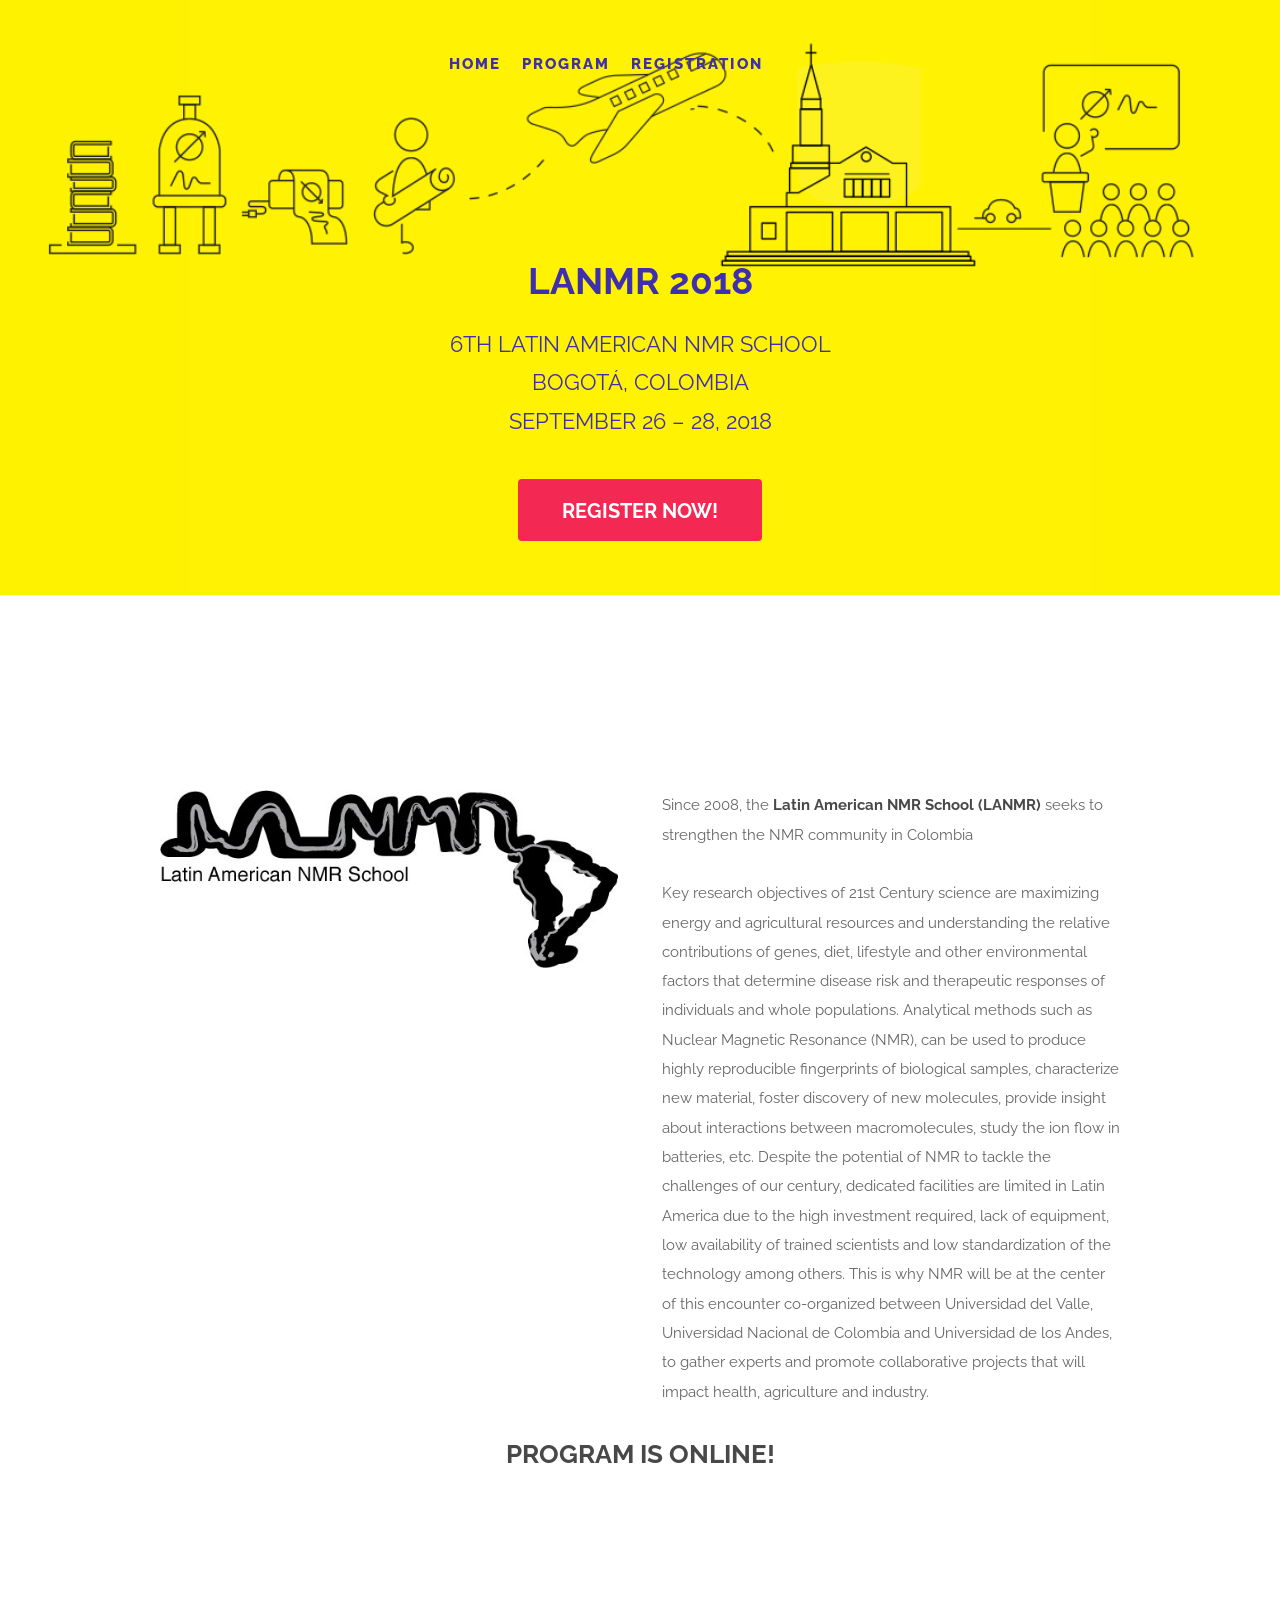
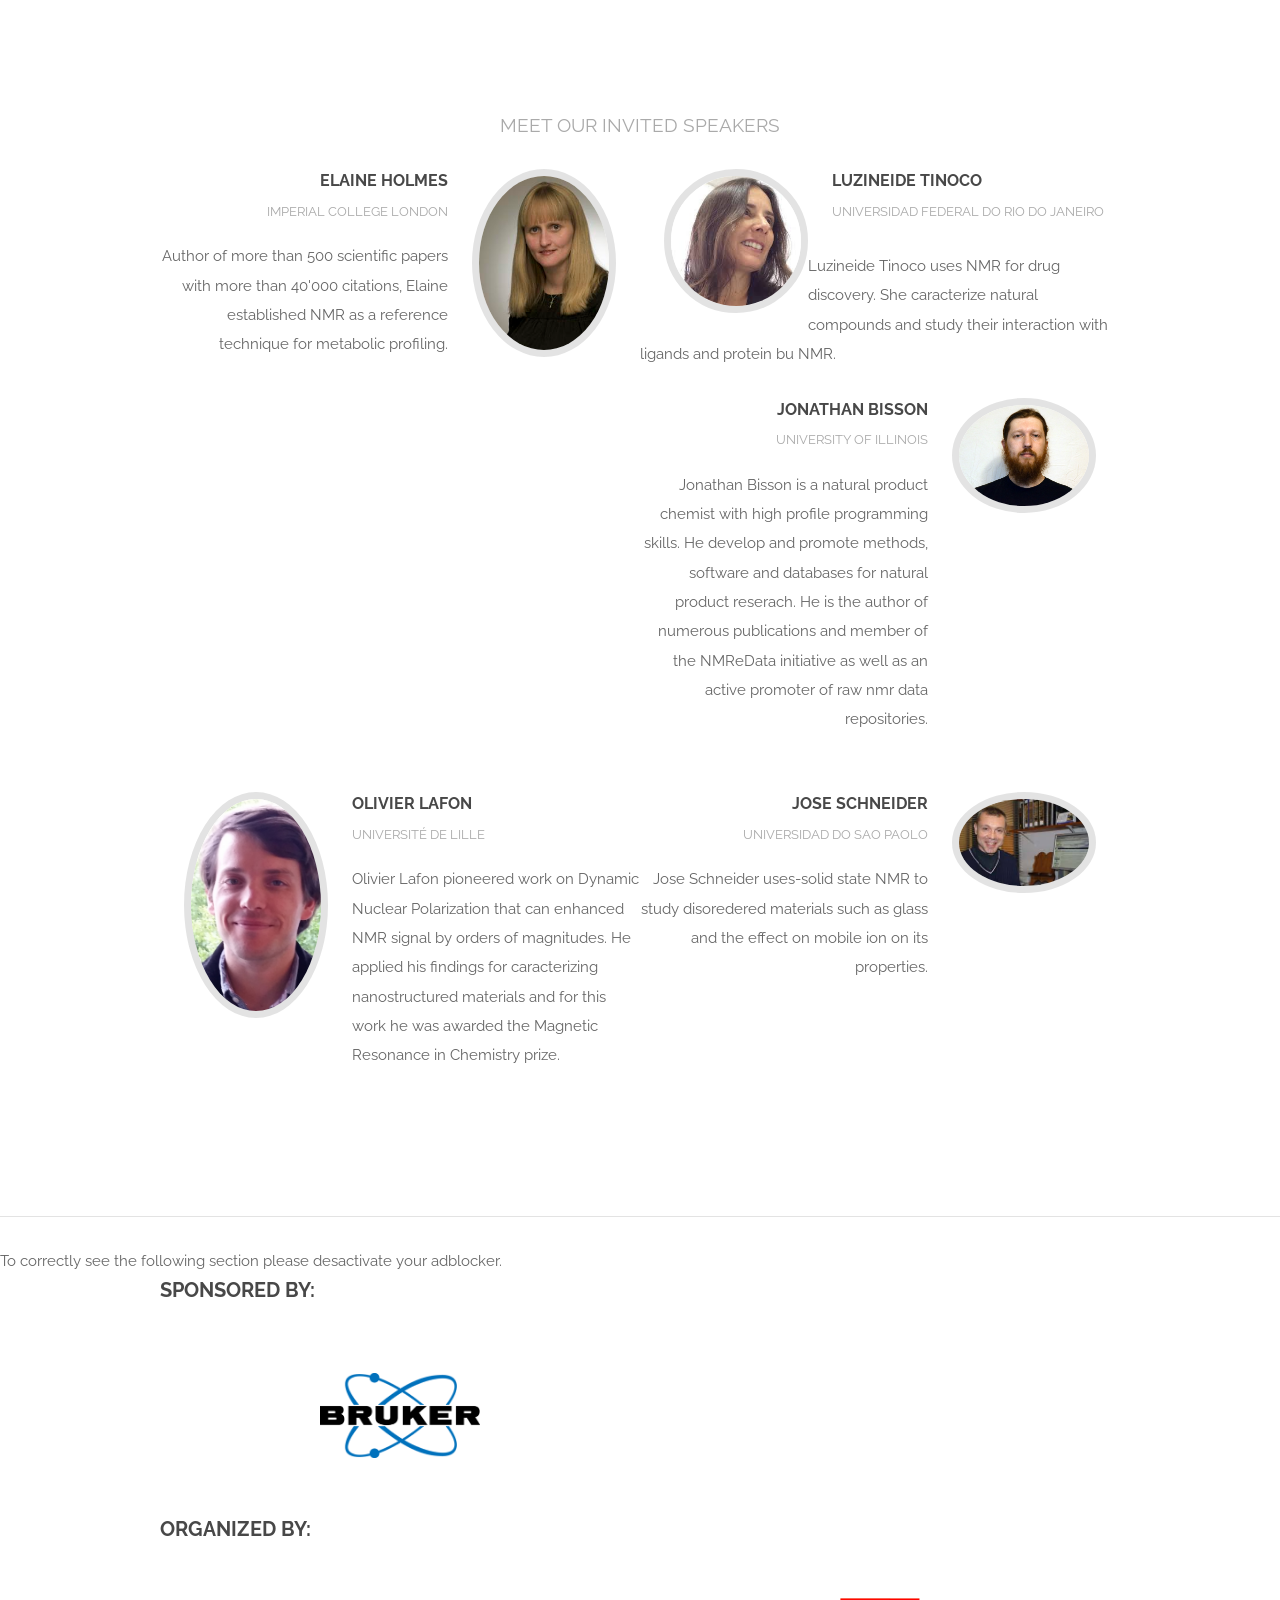
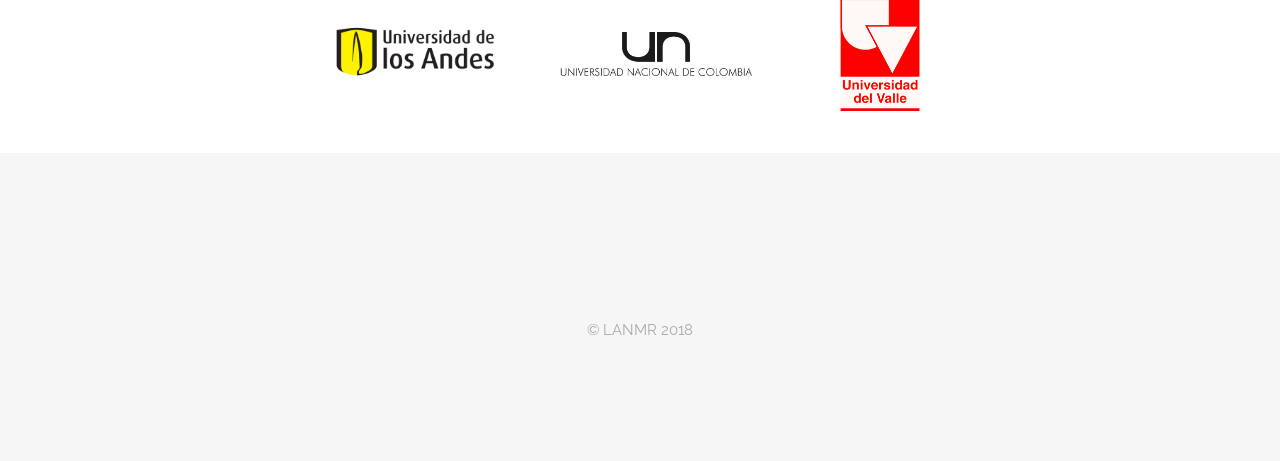
==== index.html @ 0a27d3c8 "adblock" ====
<!DOCTYPE HTML>
<!--
	Spatial by TEMPLATED
	templated.co @templatedco
	Released for free under the Creative Commons Attribution 3.0 license (templated.co/license)
-->
<html>
	<head>
		<title>LANMR 2018</title>
		<meta http-equiv="content-type" content="text/html; charset=utf-8" />
		<meta name="description" content="" />
		<meta name="keywords" content="" />
		<script src="js/jquery.min.js"></script>
		<script src="js/skel.min.js"></script>
		<script src="js/skel-layers.min.js"></script>
		<script src="js/init.js"></script>
	</head>
	<body class="landing">

		<!-- Header -->
			<header id="header" class="alt">
				<nav id="nav">
					<ul>
						<li><a href="index.html">Home</a></li>
					<!--	<li><a href="call.html">Call</a></li>-->
						<li><a href="program.html">Program</a></li>
					<!--		<li><a href="keynotes.html">Keynotes</a></li>-->
						<!--	<li><a href="school.html">AMW School</a></li>-->
						<!--	<li><a href="organization.html">Organization</a></li>-->
						<!--		<li><a href="attending.html">Attending</a></li>-->
						<li><a href="registration.html">Registration</a></li>
					<!--	<li><a href="news.html">News!</a></li>-->
					<!--	<li><a href="previous.html">Previous AMW</a></li>-->
					</ul>
				</nav>
			</header>

		<!-- Banner -->
			<section id="banner">
				<br>
				<br>
				<h2>LANMR 2018</h2>
				<p>6th Latin American NMR School
					<br /> Bogotá, Colombia
					<br /> September 26 – 28, 2018
				</p>
				<ul class="actions">
					<li><a href="registration.html" class="button special big">Register now!</a></li>
				</ul>
			</section>

			<!-- One -->
				<section id="one" class="wrapper style1">
					<div class="container 80%">
						<div class="row 200%">
							<div class="6u 12u$(medium)">
								<header class="major">
									<span class="image fit">
										<img src="images/logos/logo3.jpg" alt="">
									</span>									
								</header>
							</div>
							<div class="6u$ 12u$(medium)">
								<p>Since 2008, the <b>Latin American NMR School (LANMR)</b> seeks to strengthen the NMR community in Colombia </p>
								<p>	
									Key research objectives of 21st Century science are maximizing energy and agricultural resources and understanding the relative contributions of genes, diet, lifestyle and other environmental factors that determine disease risk and therapeutic responses of individuals and whole populations. Analytical methods such as Nuclear Magnetic Resonance (NMR), can be used to produce highly reproducible fingerprints of biological samples, characterize new material, foster discovery of new molecules, provide insight about interactions between macromolecules, study the ion flow in batteries, etc. Despite the potential of NMR to tackle the challenges of our century, dedicated facilities are limited in Latin America due to the high investment required, lack of equipment, low availability of trained scientists and low standardization of the technology among others. This is why NMR will be at the center of this encounter co-organized between Universidad del Valle,  Universidad Nacional de Colombia and Universidad de los Andes, to gather experts and promote collaborative projects that will impact health, agriculture and industry.
								</p>
							</div>
						</div>
						<center><h2><a href="program.html">PROGRAM IS ONLINE!</a></h2></center>
					</div>
					

				</section>
			<!-- Three -->
				<section id="three" class="wrapper style3">
					<div class="container">
						<header class="major special">
							<h2>Speakers</h2>
							
							<p>Meet our invited speakers</p>
						</header>
						
						<div class="feature-grid">
							<div class="feature">
								<div class="image rounded"><a href="keynotes.html#keynote1"><img src="images/speakers/ElaineHolmes.jpg" alt="Elaine Holmes" /></a></div>
								<div class="content">
									<header>
										<h4><a href="keynotes.html#keynote1">Elaine Holmes</a></h4>
										<p>Imperial College London</p>
									</header>
									<p>
									Author of more than 500 scientific papers with more than 40'000 citations, Elaine established NMR as a reference technique for metabolic profiling.</p>
								</div>
							</div>
							<div class="feature">
								<div class="image rounded"><a href="keynotes.html#keynote2"><img src="images/speakers/LuzineideTinoco.jpg" alt="Luzineide Tinoco" /></a></div>
								<div class="content">
									<header>
										<h4><a href="keynotes.html#keynote2">Luzineide Tinoco</a></h4>
										<p>Universidad Federal do Rio do Janeiro</p>
									</header>
									<p> </p>
								</div>Luzineide Tinoco uses NMR for drug discovery. She caracterize natural compounds and study their interaction with ligands and protein bu NMR. 
							</div>
							<div class="feature">
								<div class="image rounded"><a href="keynotes.html#keynote3"><img src="images/speakers/Bisson.jpg" alt="Jonathan Bisson" /></a></div>
								<div class="content">
									<header>
										<h4><a href="keynotes.html#keynote3">Jonathan Bisson</a></h4>
										<p>University of Illinois</p>
									</header>
									<p>
									Jonathan Bisson is a natural product chemist with high profile programming skills. He develop and promote methods, software and databases for natural product reserach. He is the author of numerous publications and member of the NMReData initiative as well as an active promoter of raw nmr data repositories.</p>
								</div>
							</div>
							<div class="feature">
								<div class="image rounded"><a href="keynotes.html#keynote4"><img src="images/speakers/OlivierLafon.jpg" alt="Olivier Lafon" /></a></div>
								<div class="content">
									<header>
										<h4><a href="keynotes.html#keynote4">Olivier Lafon</a></h4>
										<p>Université de Lille</p>
									</header>
									<p> Olivier Lafon pioneered work on Dynamic Nuclear Polarization that can enhanced NMR signal by orders of magnitudes. He applied his findings for caracterizing nanostructured materials and for this work he was awarded the Magnetic Resonance in Chemistry prize.
									</p>
								</div>
							</div>
							<div class="feature">
								<div class="image rounded"><a href="school.html#tutorial1"><img src="images/speakers/JoseSchneider.jpg" alt="Jose Schneider" /></a></div>
								<div class="content">
									<header>
										<h4><a href="school.html#tutorial1">Jose Schneider</a></h4>
										<p>Universidad do Sao Paolo</p>
									</header>
									<p>Jose Schneider uses-solid state NMR to study disoredered materials such as glass and the effect on mobile ion on its properties.</p>
								</div>
							</div>
							
		
						</div>
											
					</div>

				</section>

							<!-- Two -->
					<!-- 		
				<section id="two" class="wrapper style2 special">
					<div class="container">
						<header class="major">
							<h2>Fusce ultrices fringilla</h2>
							<p>Maecenas vitae tellus feugiat eleifend</p>
						</header>
						<div class="row 150%">
							<div class="6u 12u$(xsmall)">
								<div class="image fit captioned">
									<img src="images/pic02.jpg" alt="" />
									<h3>Lorem ipsum dolor sit amet.</h3>
								</div>
							</div>
							<div class="6u$ 12u$(xsmall)">
								<div class="image fit captioned">
									<img src="images/pic03.jpg" alt="" />
									<h3>Illum, maiores tempora cupid?</h3>
								</div>
							</div>
						</div>
						<ul class="actions">
							<li><a href="#" class="button special big">Nulla luctus</a></li>
							<li><a href="#" class="button big">Sed vulputate</a></li>
						</ul>
					</div>
				</section>
-->
			<!-- Four -->
			<!--
				<section id="four" class="wrapper style3 special">
					<div class="container">
						<header class="major">
							<h2>Aenean elementum ligula</h2>
							<p>Feugiat sed lorem ipsum magna</p>
						</header>
						<ul class="actions">
							<li><a href="#" class="button special big">Get in touch</a></li>
						</ul>
					</div>
				</section>
-->
				<section>
				<hr />	
				To correctly see the following section please desactivate your adblocker.	
				<div class="container" >
				
					<div class="12u(small)" style="height: auto; display: inline-block">	
						<h3>Sponsored by:</h3>
					</div>
					<div class="12u" style="height: auto; display: inline-block; align: center">
						<div class="-2u 2u -1u(small) 10u(small) sponsors-container" style="float: left">
							<a href="http://www.bruker.com/">	
								<span class="sponsor-logo"><img src="images/logos/Logos-bruker/logo_rgb_300dpi.png" width="100%"></span>
							</a>
						</div>
						
					</div>
					
					<div class="12u(small)" style="height: auto; display: inline-block">	
						<h3>Organized by:</h3>
					</div>
					<div class="12u" style="height: auto; display: inline-block; align: center">
						<div class="-2u 2u -1u(small) 10u(small) sponsors-container" style="float: left">
							<a href="http://uniandes.edu.co/">	
								<span class="sponsor-logo"><img src="images/logos/logo-uniandes.png" width="120%"></span>
							</a>
						</div>
						<div class="-1u 2u -1u(small) 10u(small) sponsors-container" style="float: left">
							<a href="https://www.unal.edu.co">	
								<span class="sponsor-logo"><img src="images/logos/small_logotipo_un_texto.jpg" width="120%"/></span>
							</a>	
						</div>			
						
						<div class="-1u 2u -1u(small) 10u(small) sponsors-container" style="float: left">
							<a href="https://www.univalle.edu.co/">	
								<span class="sponsor-logo"><img src="images/logos/univalle.gif" width="50%"/></span>
							</a>	
						</div>		
					</div>
					<style>
						@media (max-width: 739px) {
							.sponsors-container {
						    	min-height: 200px;
							}
						}
						@media (min-width: 740px) {
							.sponsors-container {
						    	height: 180px;
							}
						}
						.sponsors-container {
						    text-align: center;  /* align the inline(-block) elements horizontally */
						    font: 0/0 a;         /* remove the gap between inline(-block) elements */
						    padding: 20px 0px;
						}

						.sponsors-container:before {    /* create a full-height inline block pseudo=element */
						    content: ' ';
						    display: inline-block;
						    vertical-align: middle;  /* vertical alignment of the inline element */
						    height: 100%;
						}

						.sponsor-logo {
						    display: inline-block;
						    vertical-align: middle;  /* vertical alignment of the inline element */
						}
					</style>
				</div>
			</section>
		<!-- Footer -->
			<footer id="footer">
				<div class="container">
					<ul class="icons">
						<!-- <li><a href="#" class="icon fa-facebook"></a></li>-->
						<!-- <li><a href="https://twitter.com/LANMR 2018" class="icon fa-twitter"></a></li>-->
						<!-- <li><a href="#" class="icon fa-instagram"></a></li>-->
					</ul>
					<ul class="copyright">
						<li>&copy; LANMR 2018</li>
						<!-- <li>Design: <a href="http://templated.co">TEMPLATED</a></li>-->
						<!-- <li>Images: <a href="http://unsplash.com">Unsplash</a></li>-->
					</ul>
				</div>
			</footer>

		<!-- Scripts -->


	</body>
</html>
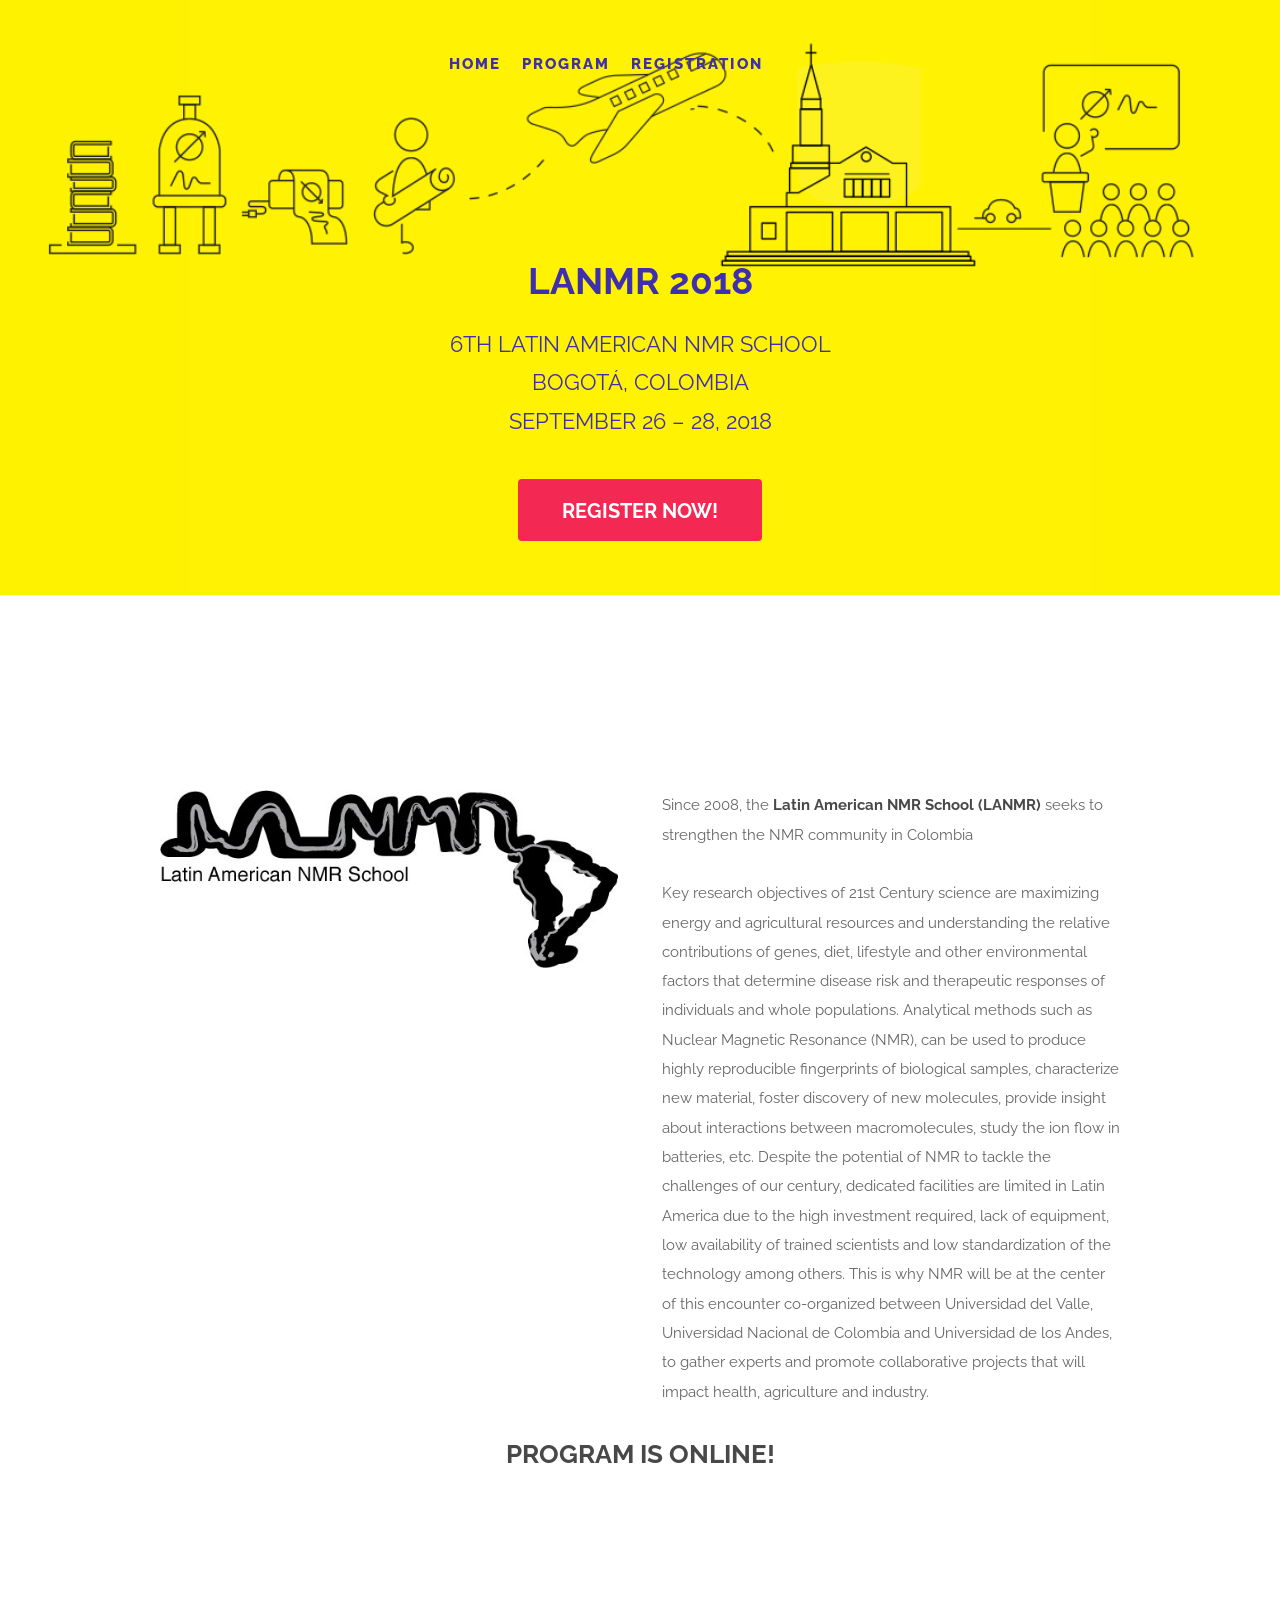
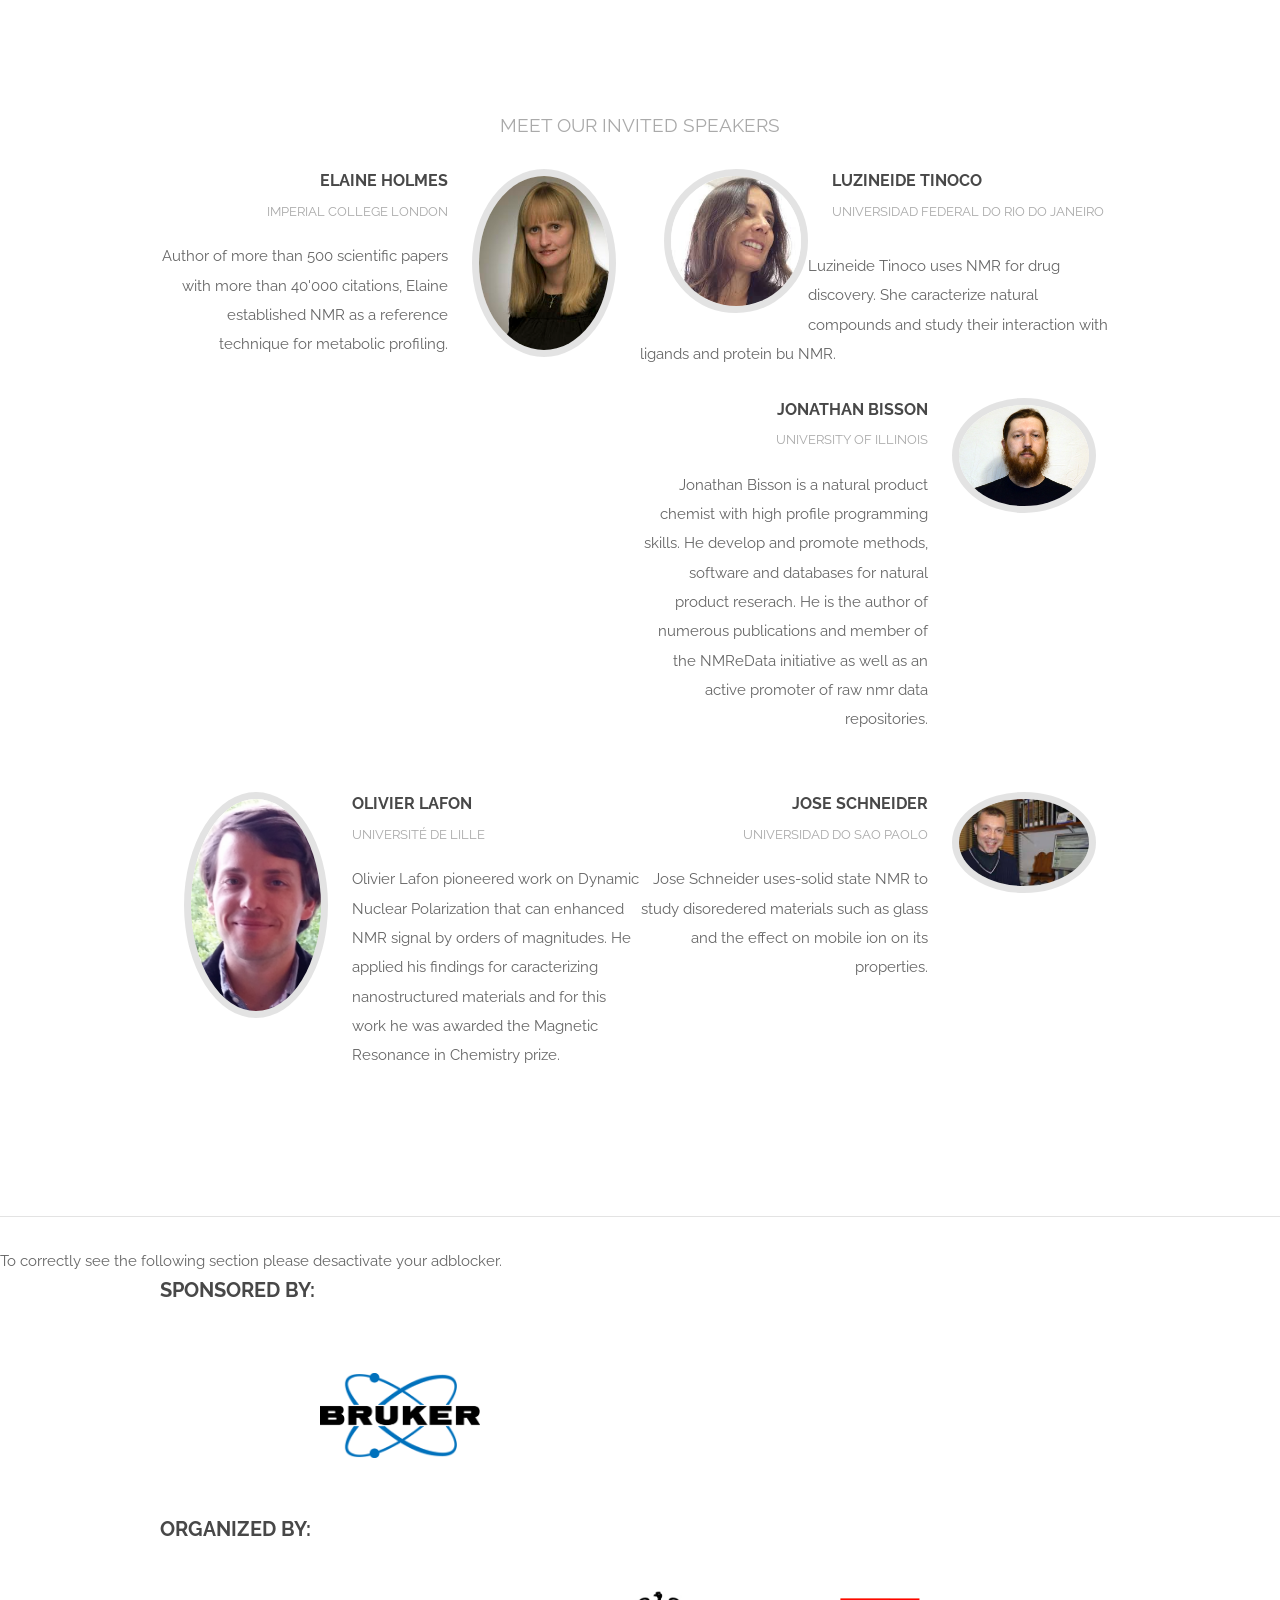
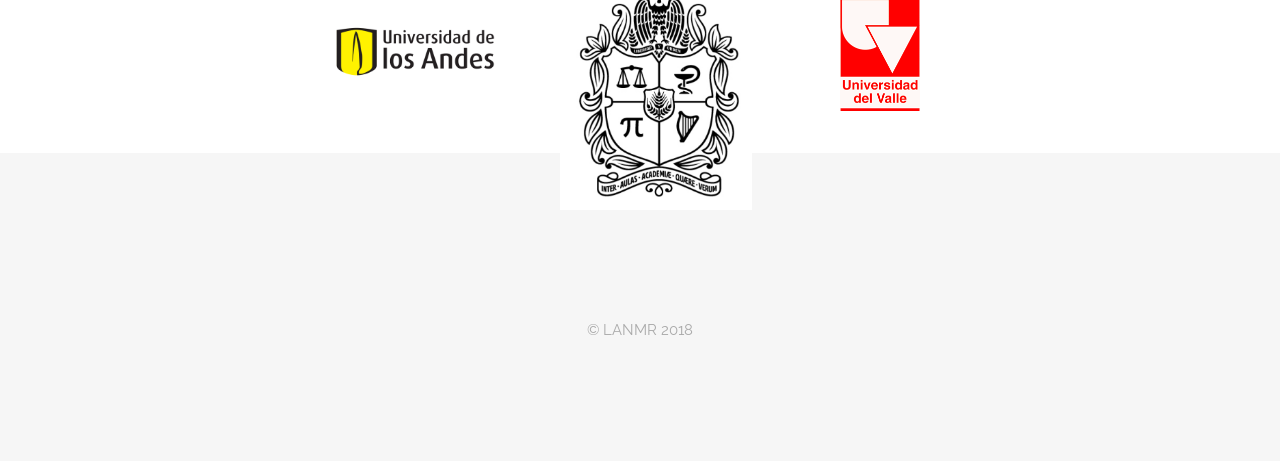
==== commit 49c6df7b: "logo unal" ====
--- a/index.html
+++ b/index.html
@@ -214,7 +214,7 @@
 						</div>
 						<div class="-1u 2u -1u(small) 10u(small) sponsors-container" style="float: left">
 							<a href="https://www.unal.edu.co">	
-								<span class="sponsor-logo"><img src="images/logos/small_logotipo_un_texto.jpg" width="120%"/></span>
+								<span class="sponsor-logo"><img src="images/logos/logoUNAL.png" width="120%"/></span>
 							</a>	
 						</div>			
 						
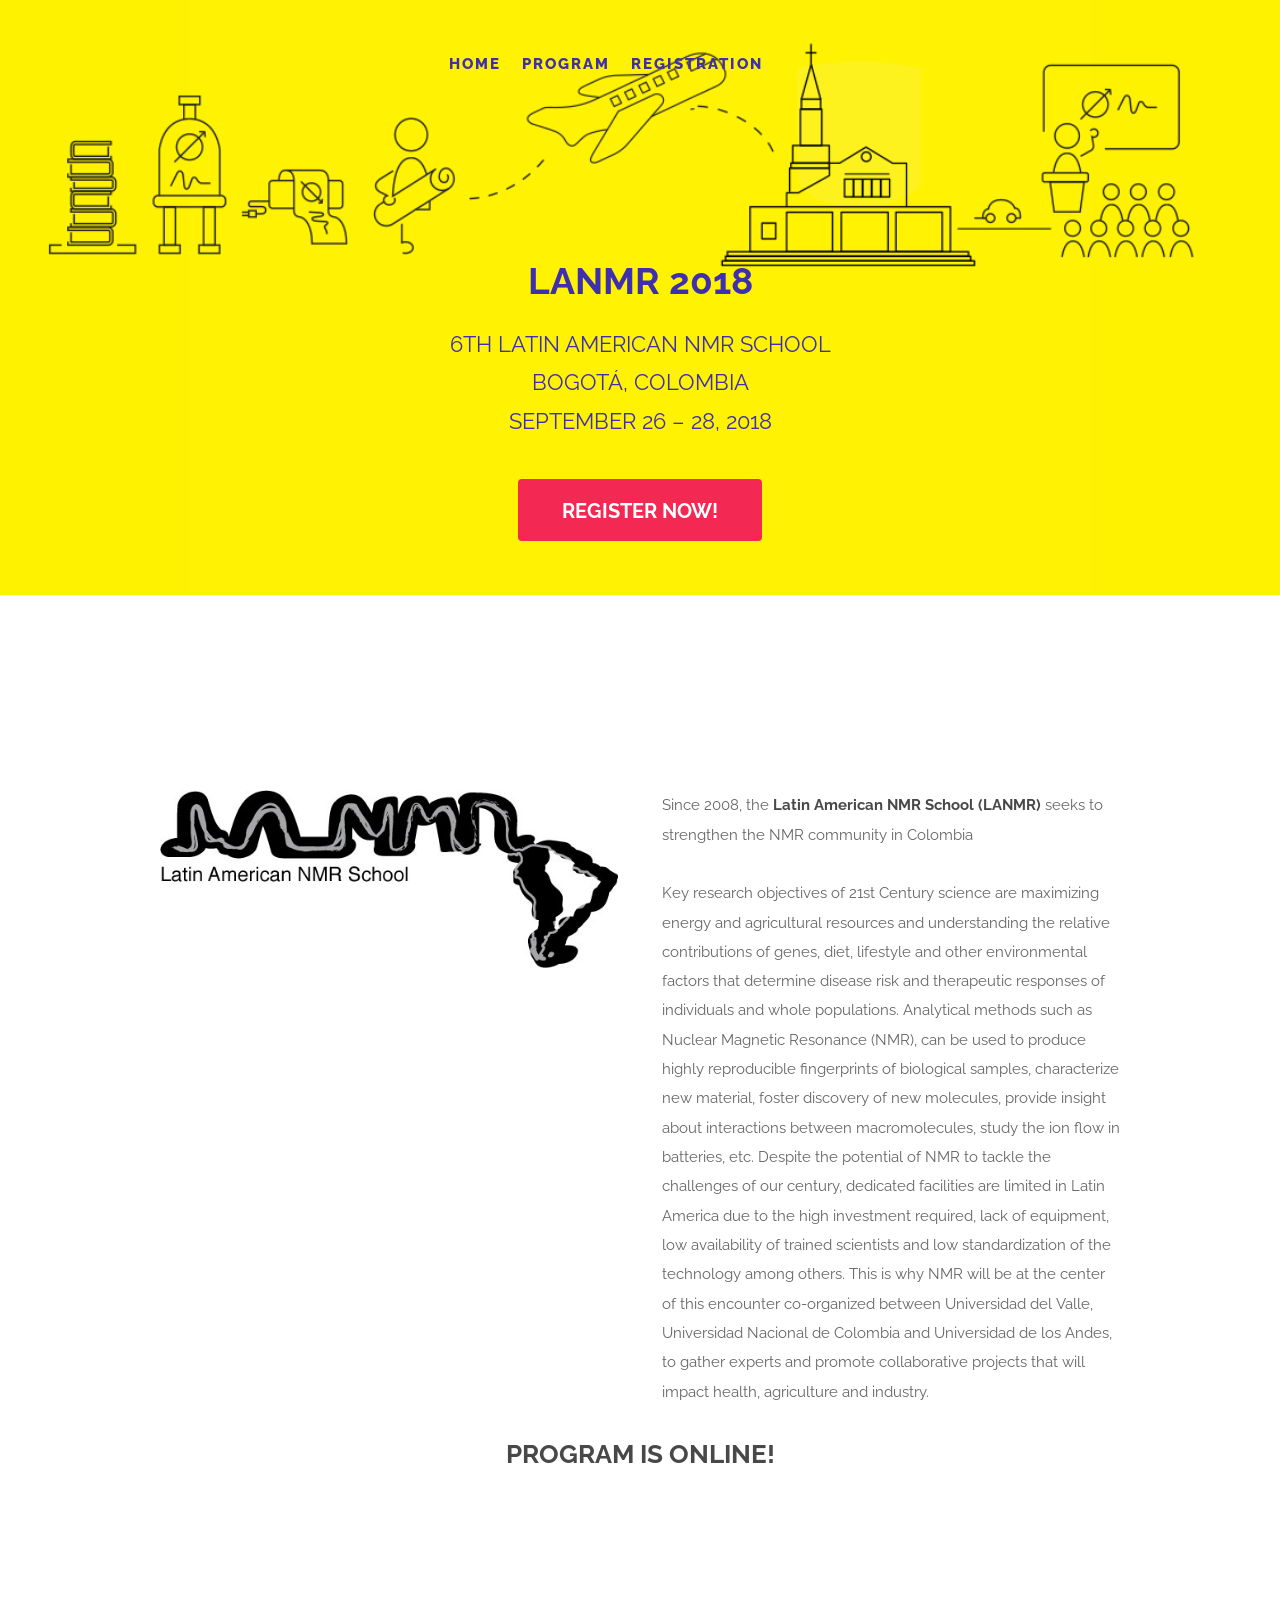
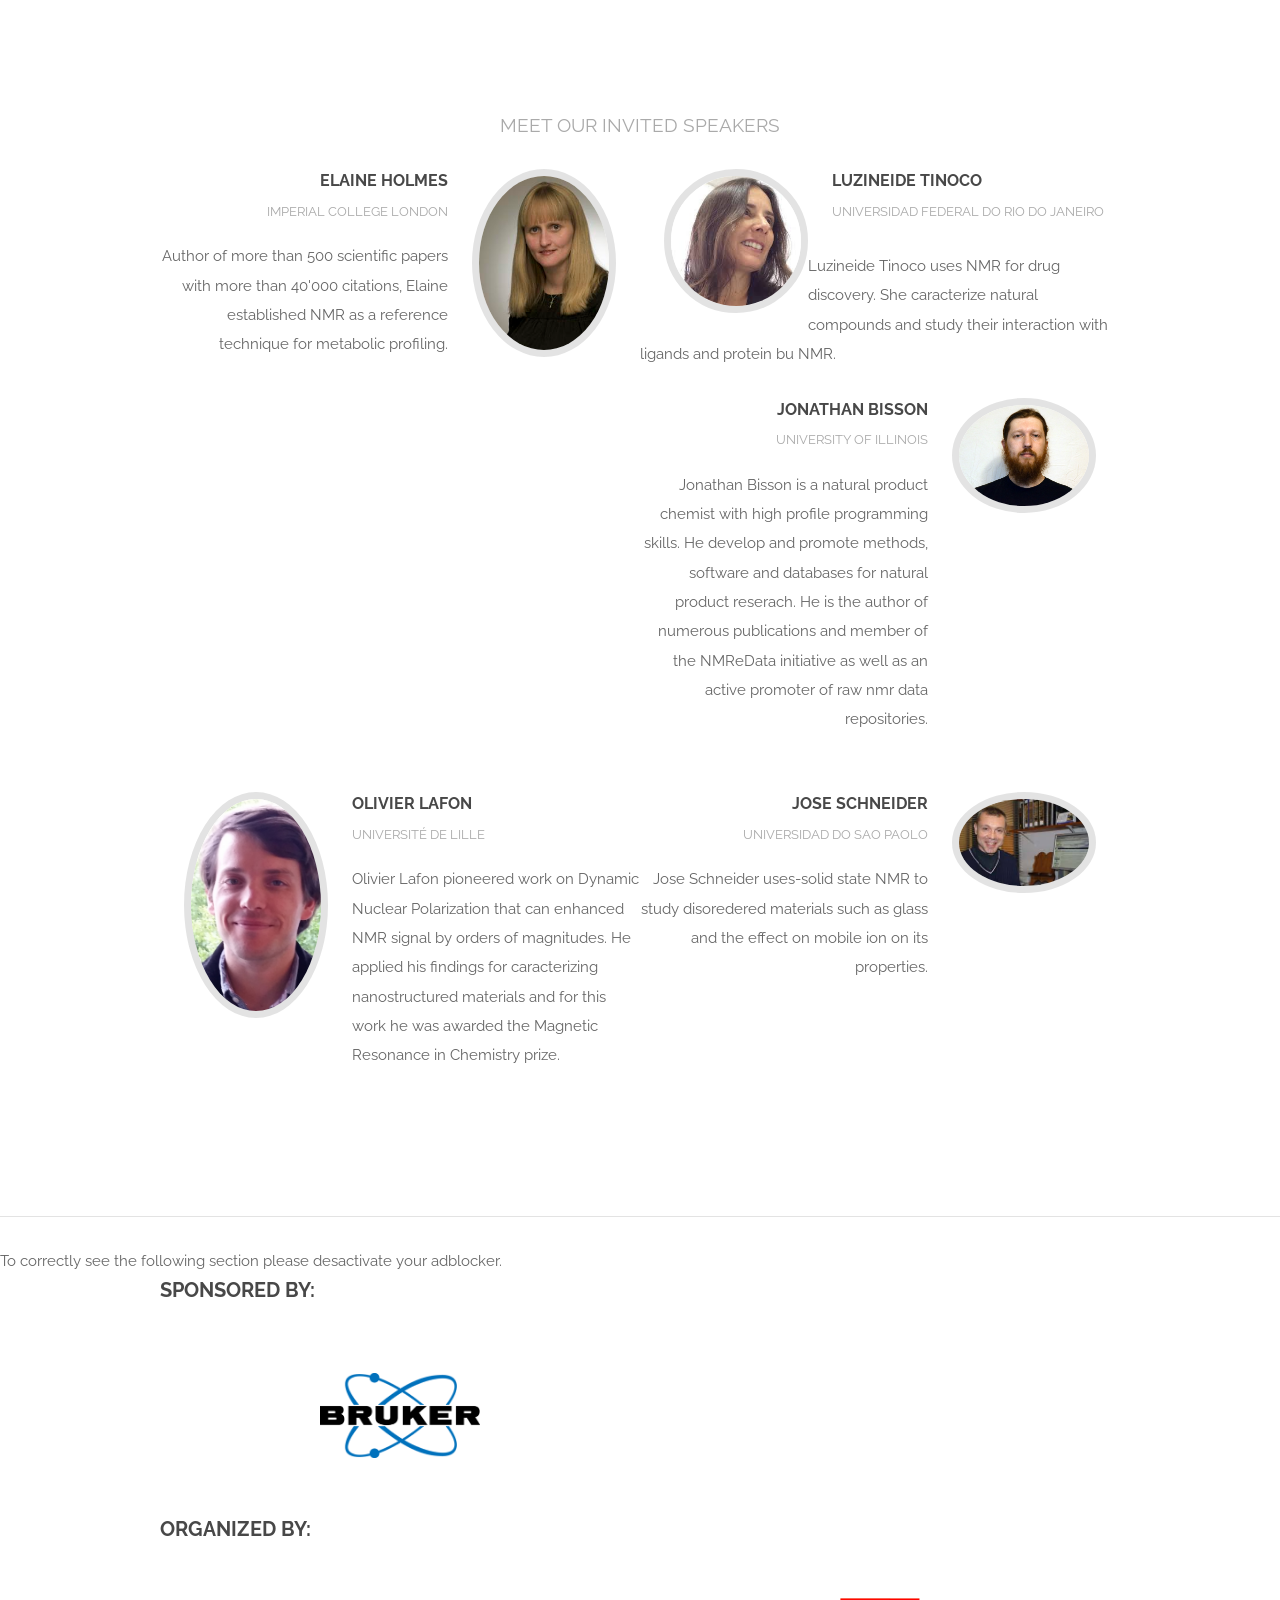
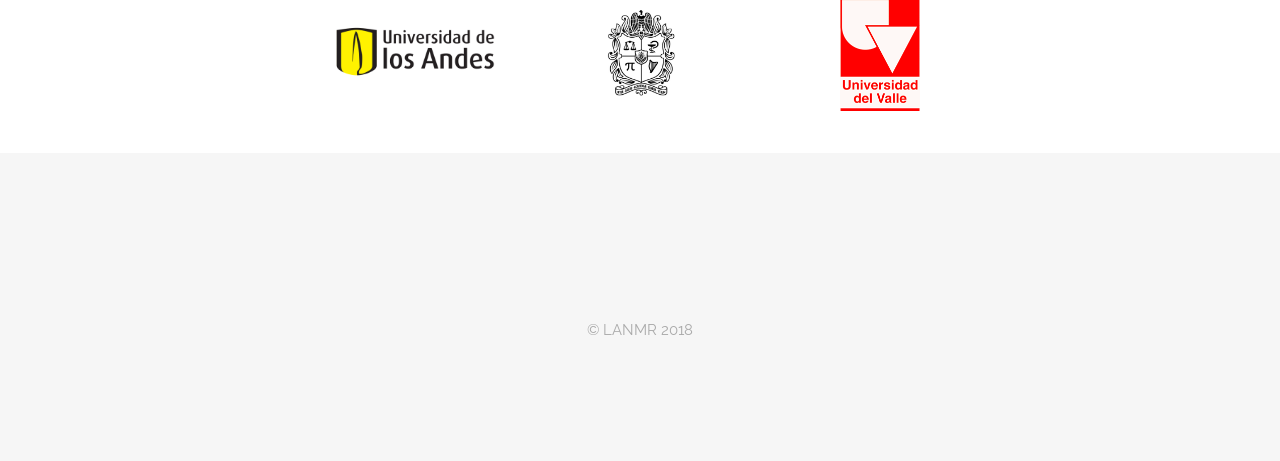
==== commit 6957b023: "logo" ====
--- a/index.html
+++ b/index.html
@@ -214,7 +214,7 @@
 						</div>
 						<div class="-1u 2u -1u(small) 10u(small) sponsors-container" style="float: left">
 							<a href="https://www.unal.edu.co">	
-								<span class="sponsor-logo"><img src="images/logos/logoUNAL.png" width="120%"/></span>
+								<span class="sponsor-logo"><img src="images/logos/logoUNAL.png" width="50%"/></span>
 							</a>	
 						</div>			
 						
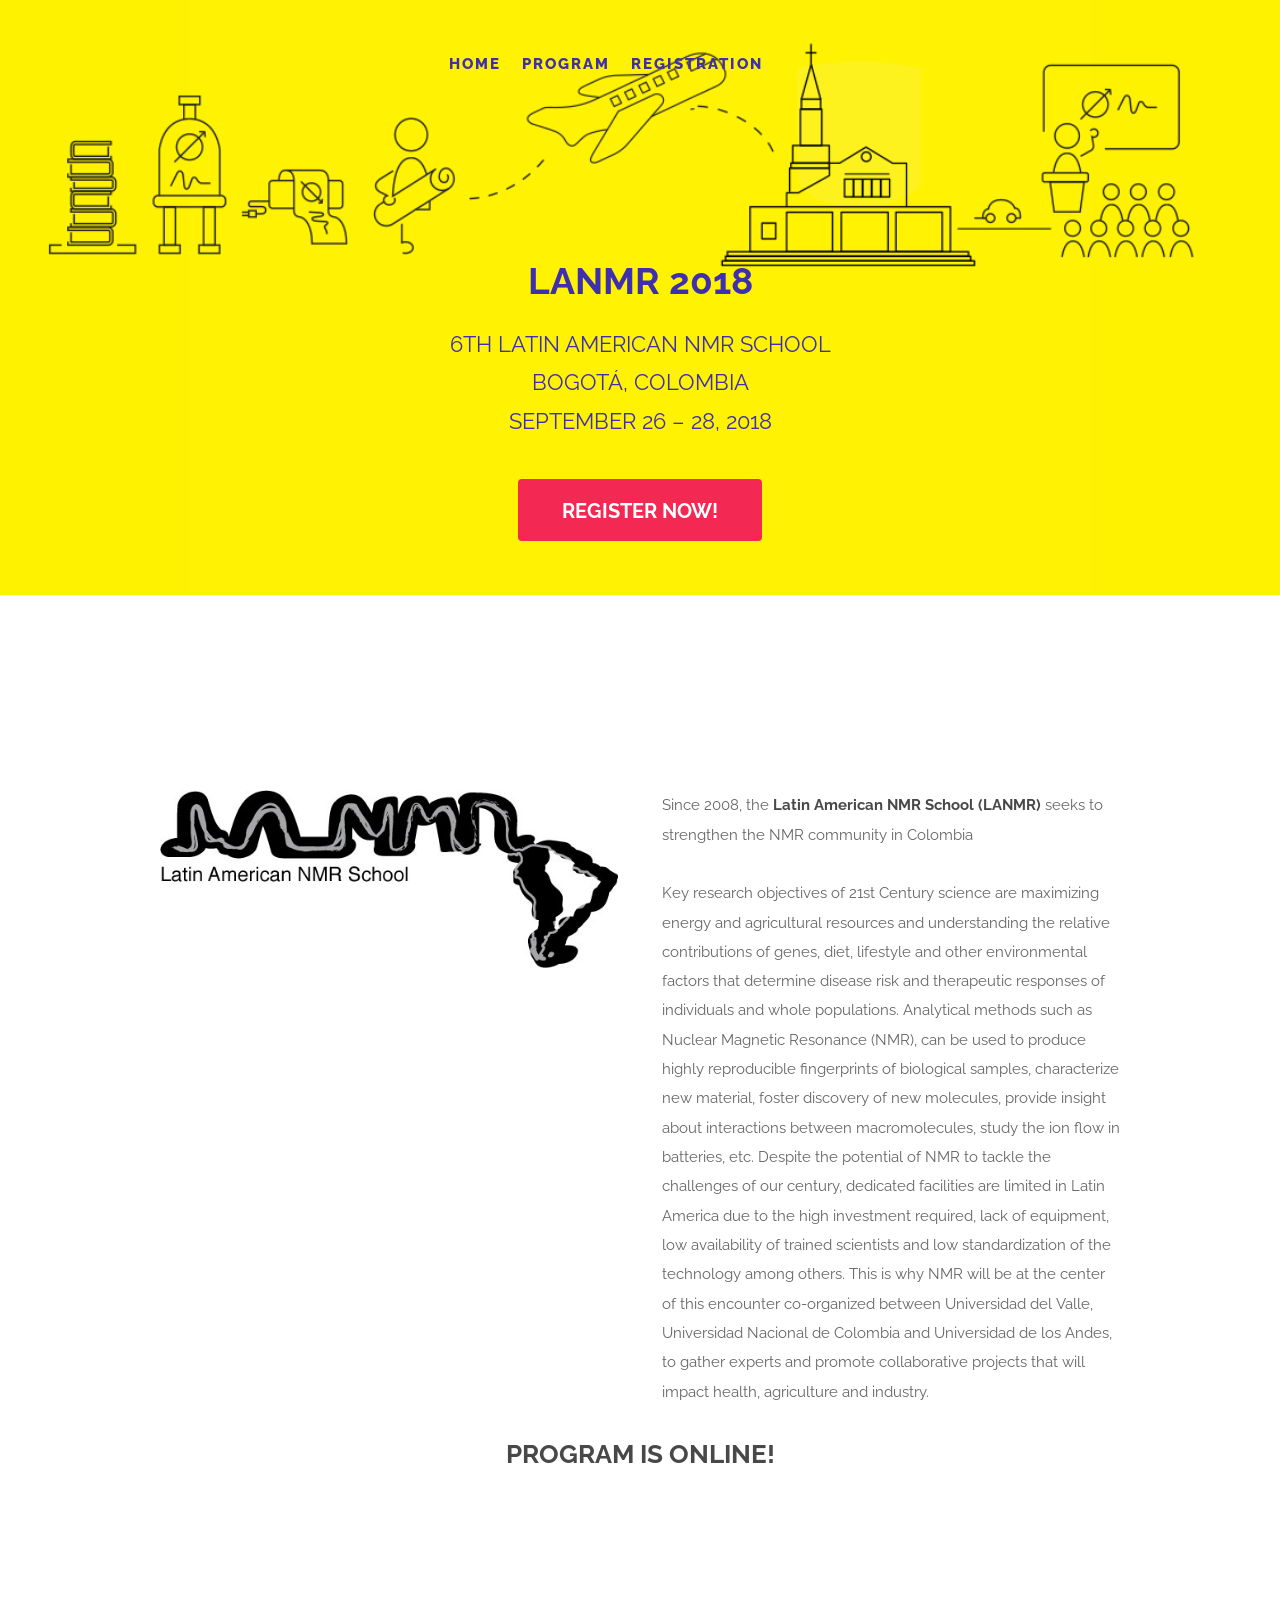
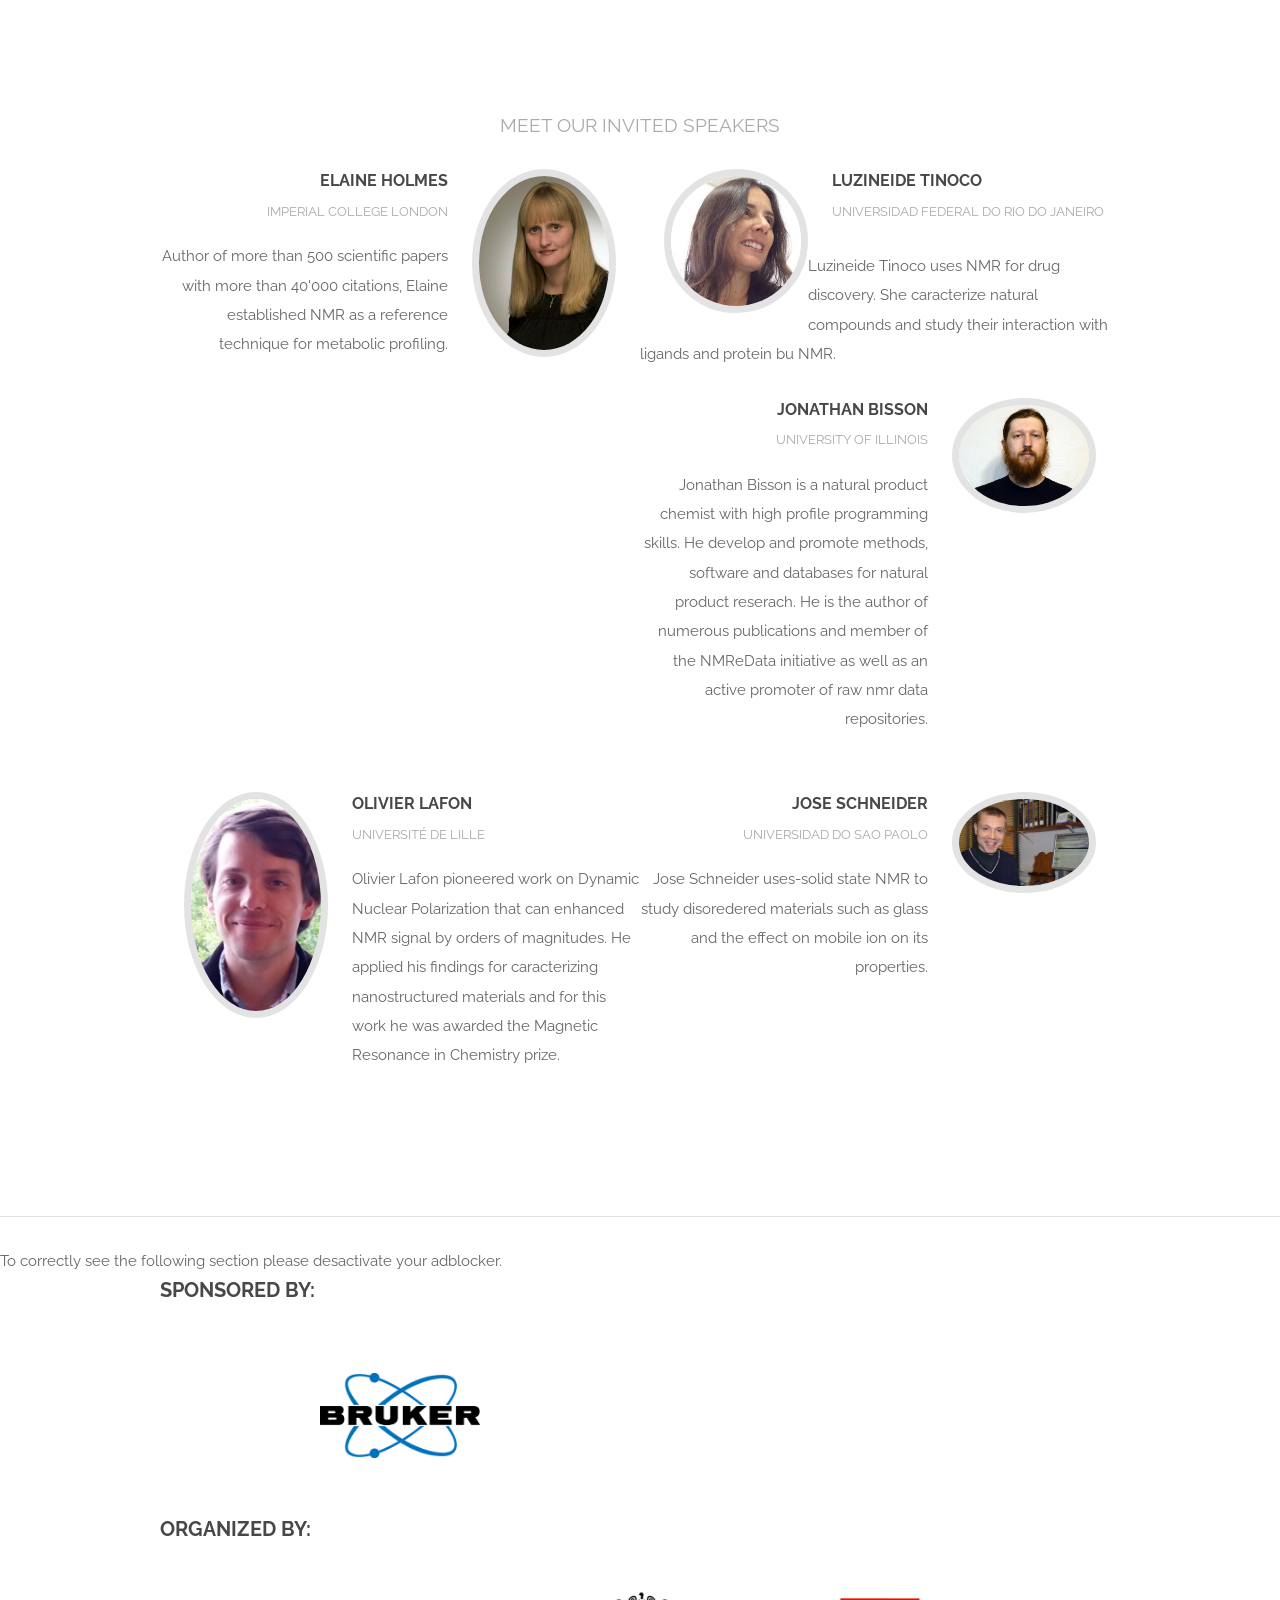
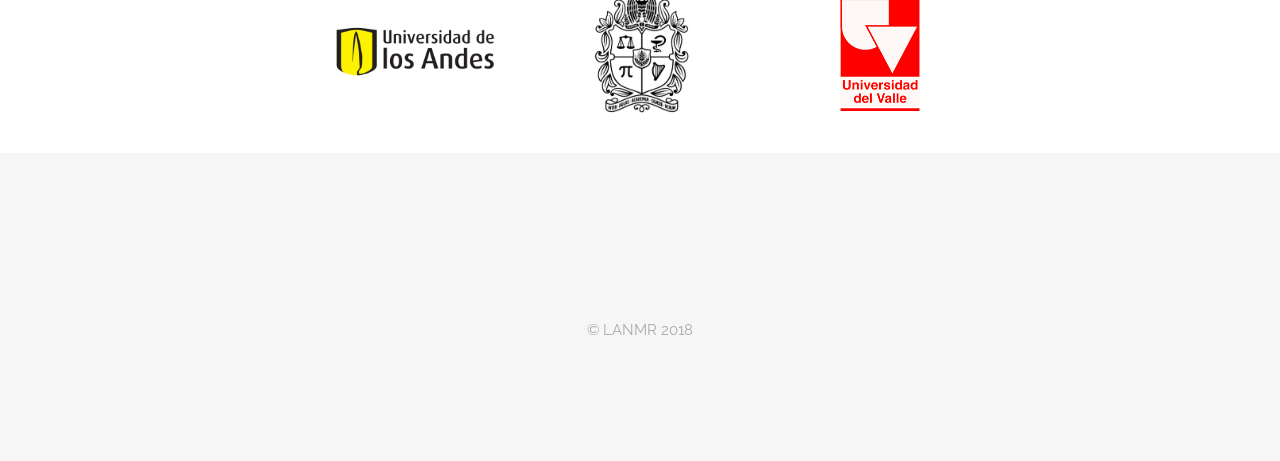
==== commit 761b3fe1: "logounal" ====
--- a/index.html
+++ b/index.html
@@ -214,7 +214,7 @@
 						</div>
 						<div class="-1u 2u -1u(small) 10u(small) sponsors-container" style="float: left">
 							<a href="https://www.unal.edu.co">	
-								<span class="sponsor-logo"><img src="images/logos/logoUNAL.png" width="50%"/></span>
+								<span class="sponsor-logo"><img src="images/logos/logoUNAL.png" width="70%"/></span>
 							</a>	
 						</div>			
 						
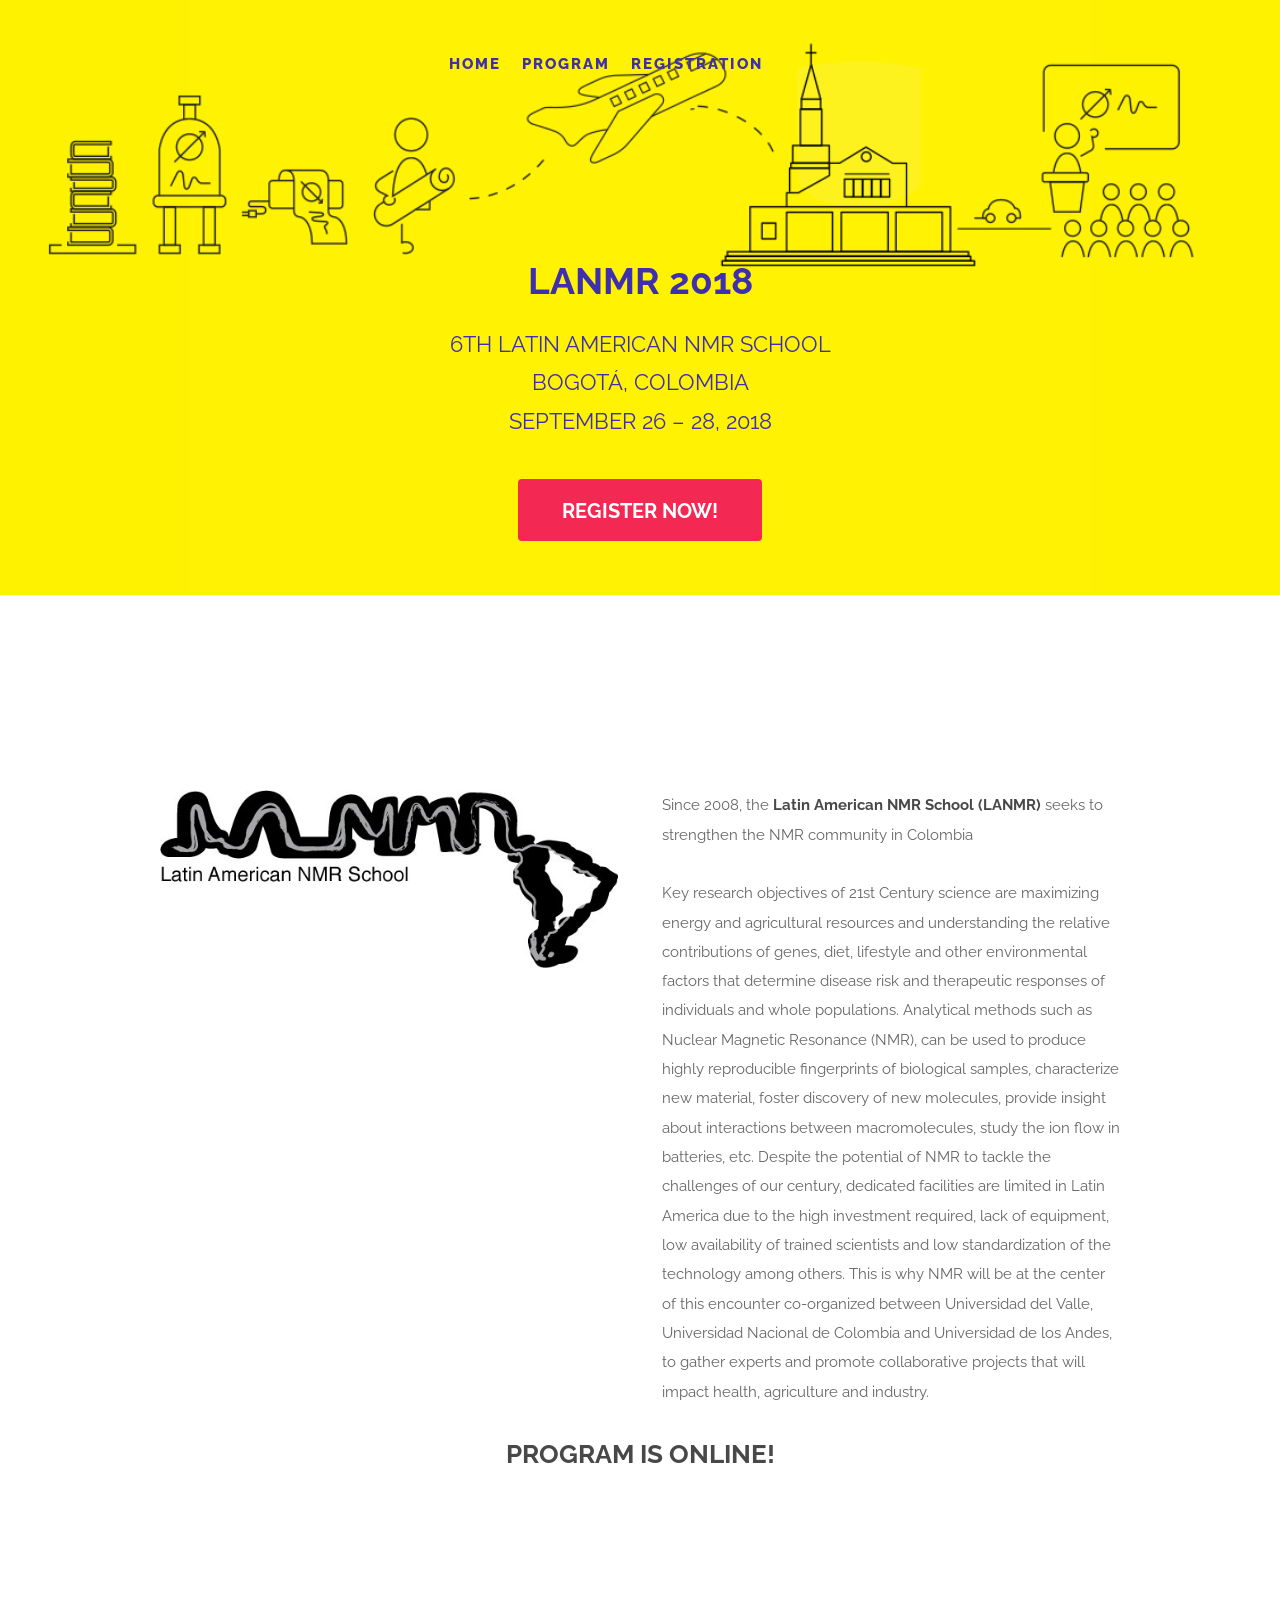
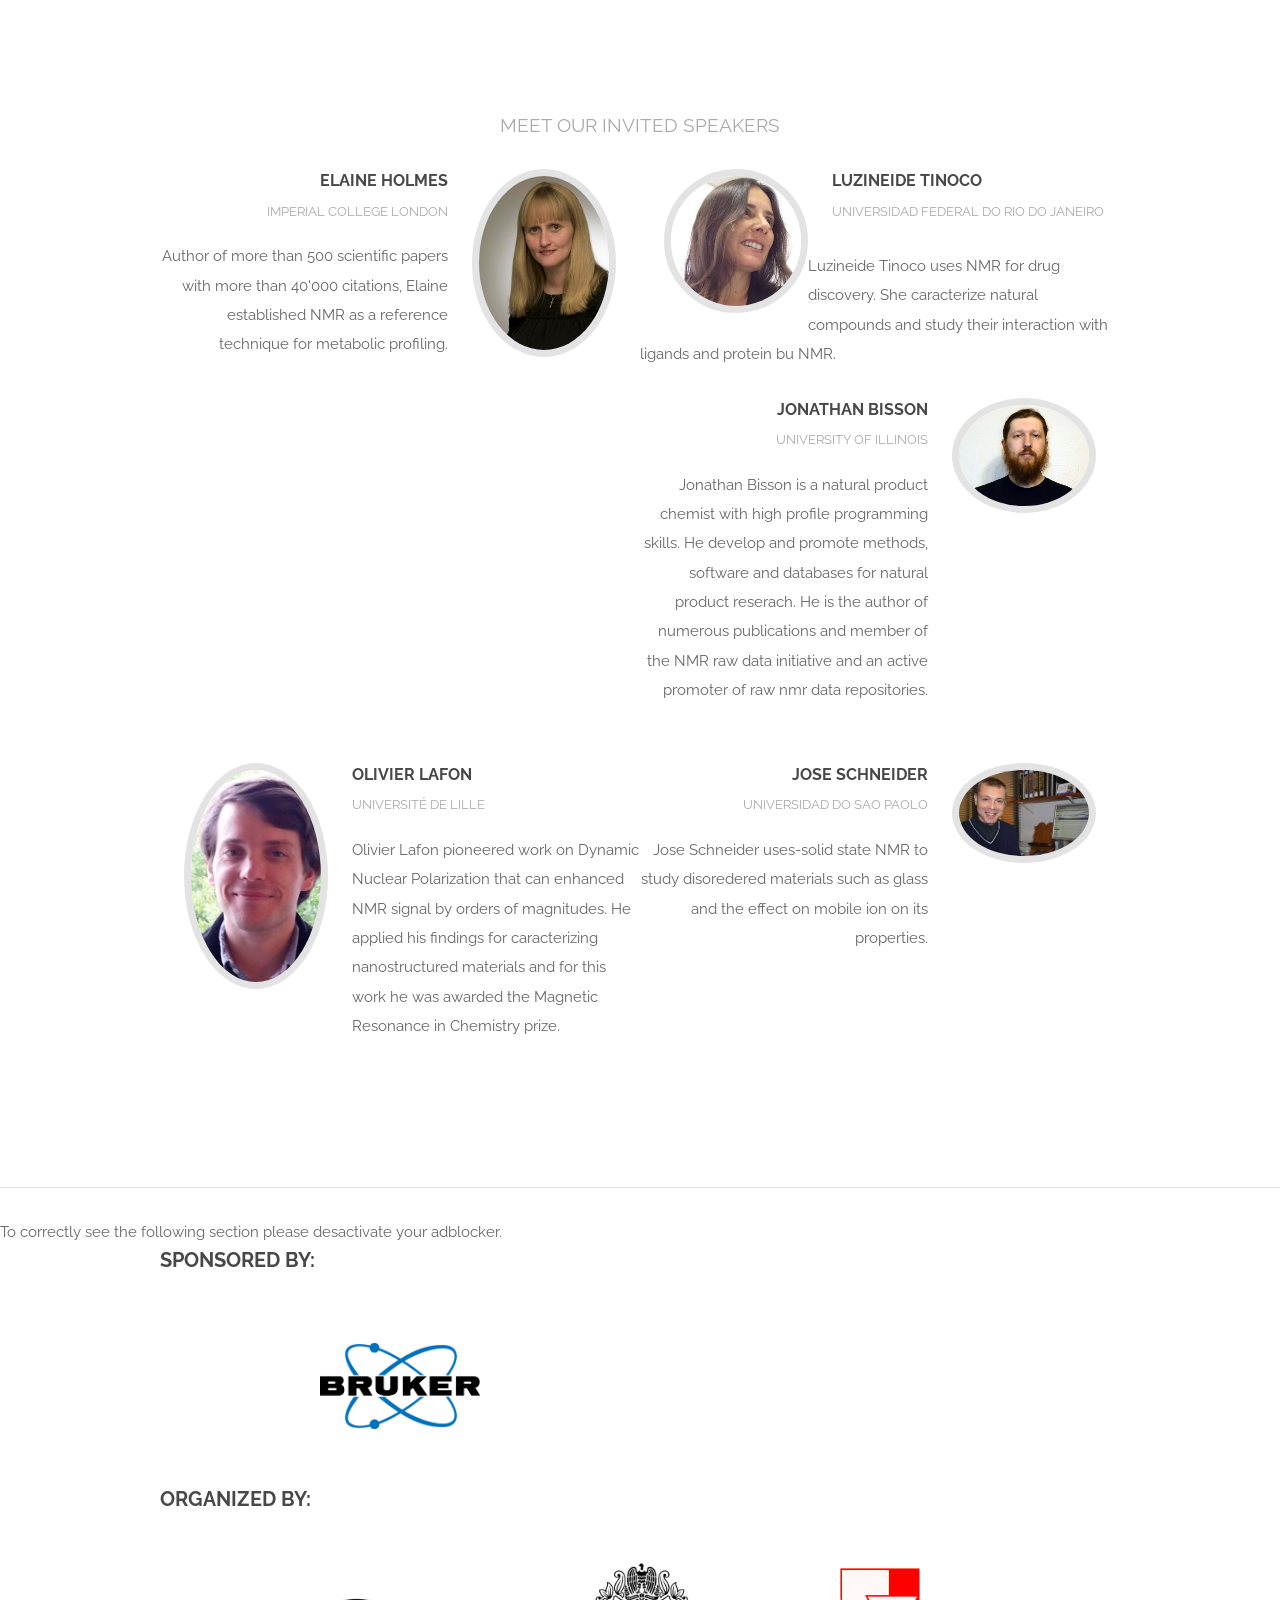
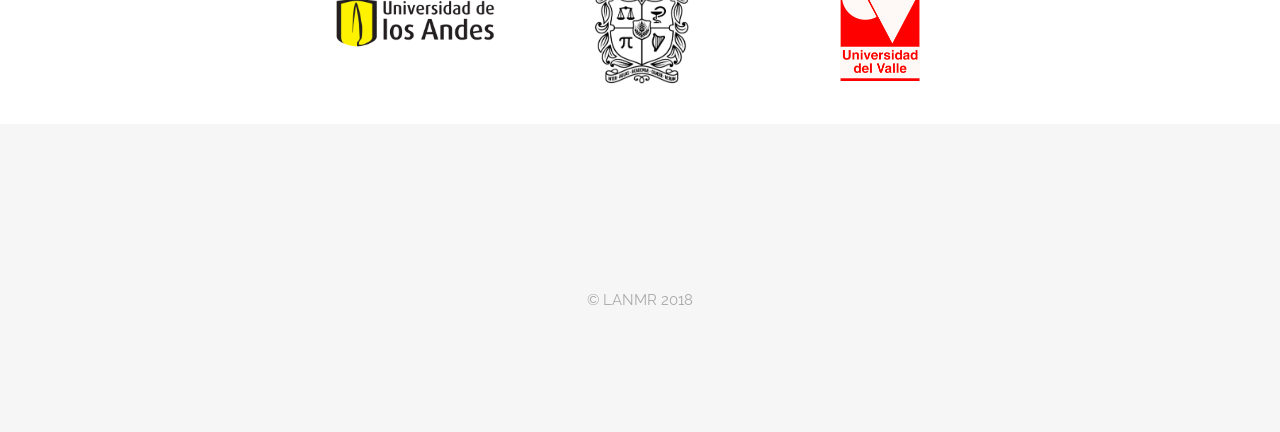
==== commit 69256cf7: "minor corrections" ====
--- a/index.html
+++ b/index.html
@@ -111,7 +111,7 @@
 										<p>University of Illinois</p>
 									</header>
 									<p>
-									Jonathan Bisson is a natural product chemist with high profile programming skills. He develop and promote methods, software and databases for natural product reserach. He is the author of numerous publications and member of the NMReData initiative as well as an active promoter of raw nmr data repositories.</p>
+									Jonathan Bisson is a natural product chemist with high profile programming skills. He develop and promote methods, software and databases for natural product reserach. He is the author of numerous publications and member of the NMR raw data initiative and an active promoter of raw nmr data repositories.</p>
 								</div>
 							</div>
 							<div class="feature">
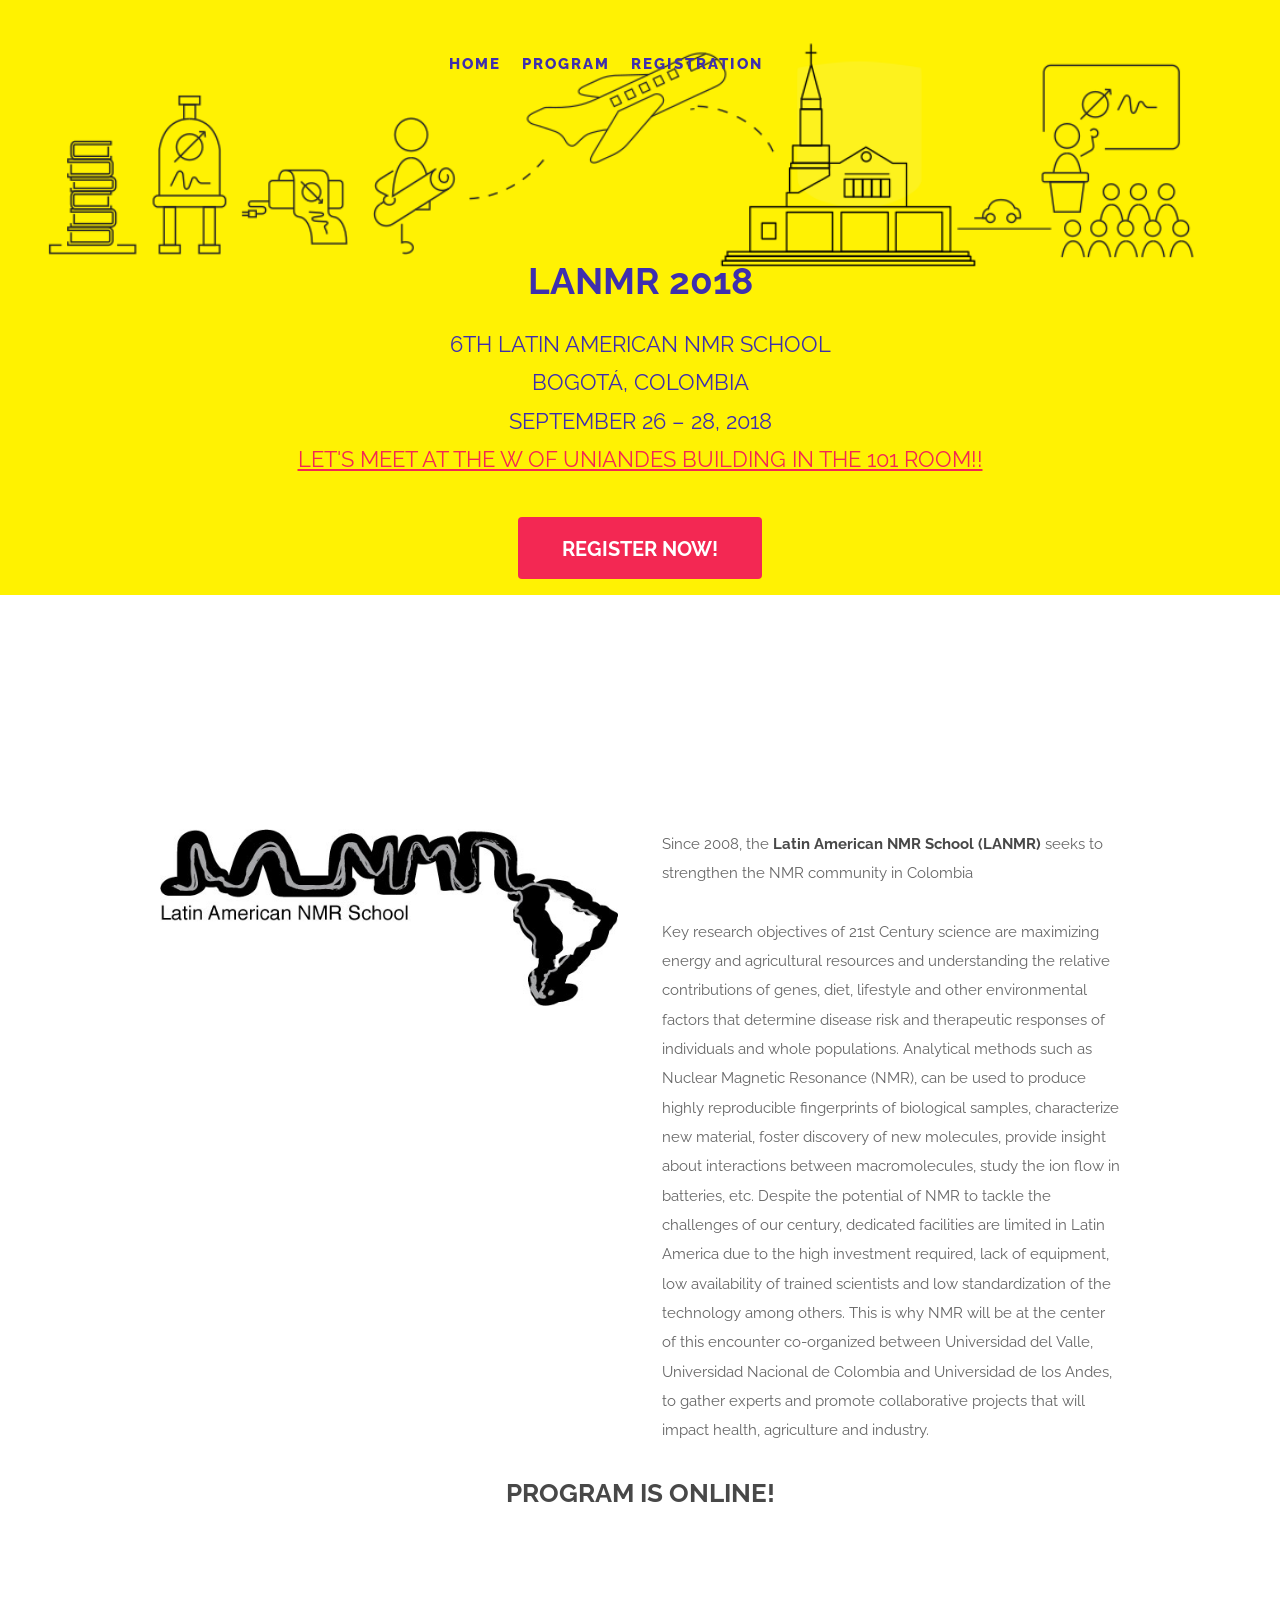
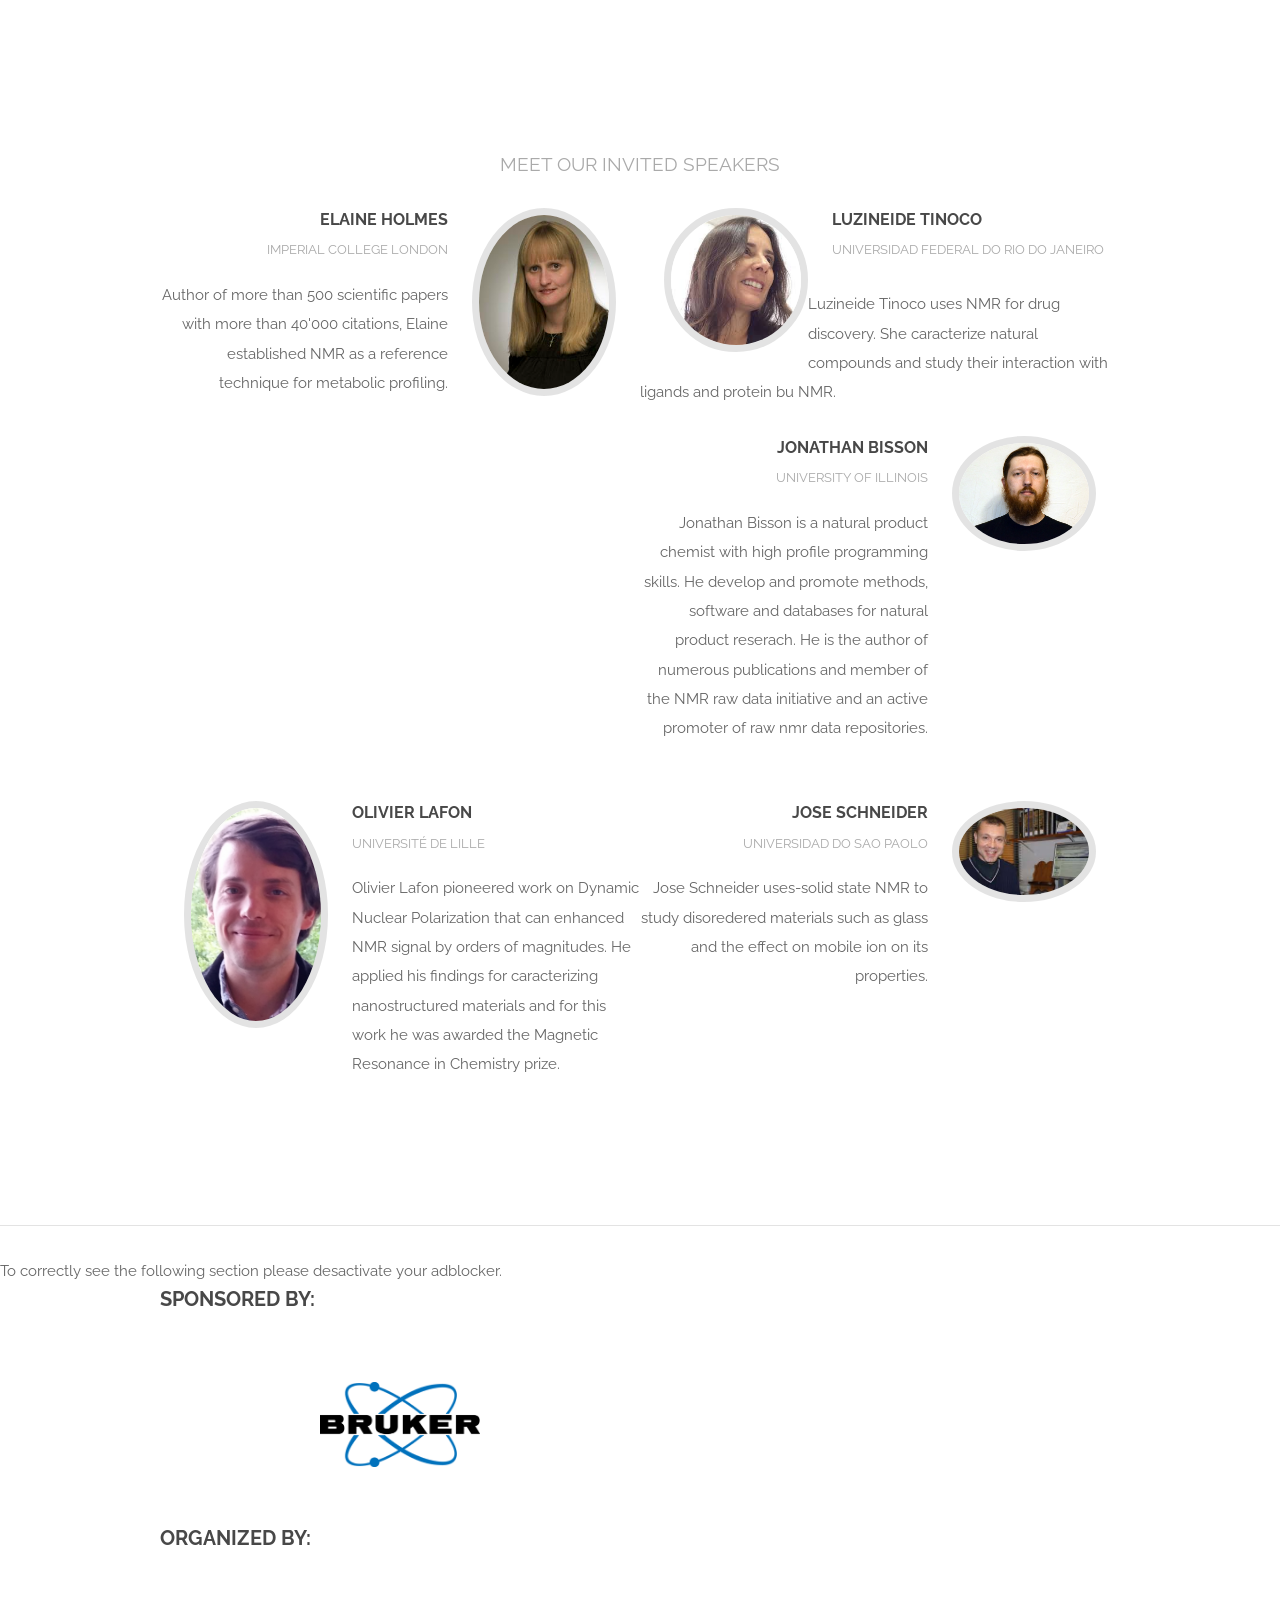
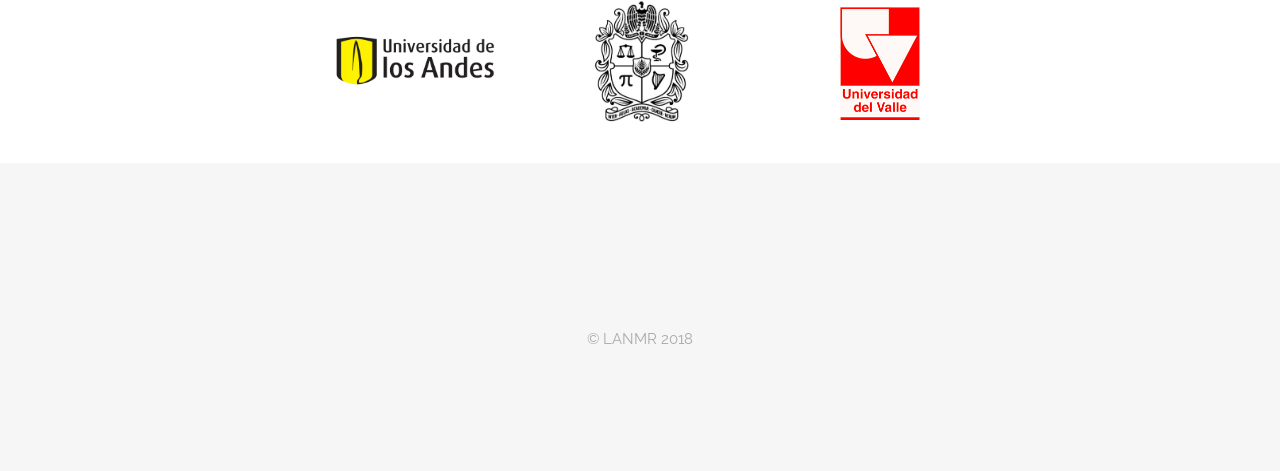
==== commit 5bf1df8f: "include map" ====
--- a/index.html
+++ b/index.html
@@ -41,8 +41,10 @@
 				<br>
 				<h2>LANMR 2018</h2>
 				<p>6th Latin American NMR School
-					<br /> Bogotá, Colombia
-					<br /> September 26 – 28, 2018
+					<br> Bogotá, Colombia
+					<br> September 26 – 28, 2018
+					<br> <a href="https://campusinfo.uniandes.edu.co/images/stories/campus/Recursos_fisicos/mapa_final_2015-1.jpg">Let's meet at the W of Uniandes building in the 101 room!!</a>
+
 				</p>
 				<ul class="actions">
 					<li><a href="registration.html" class="button special big">Register now!</a></li>
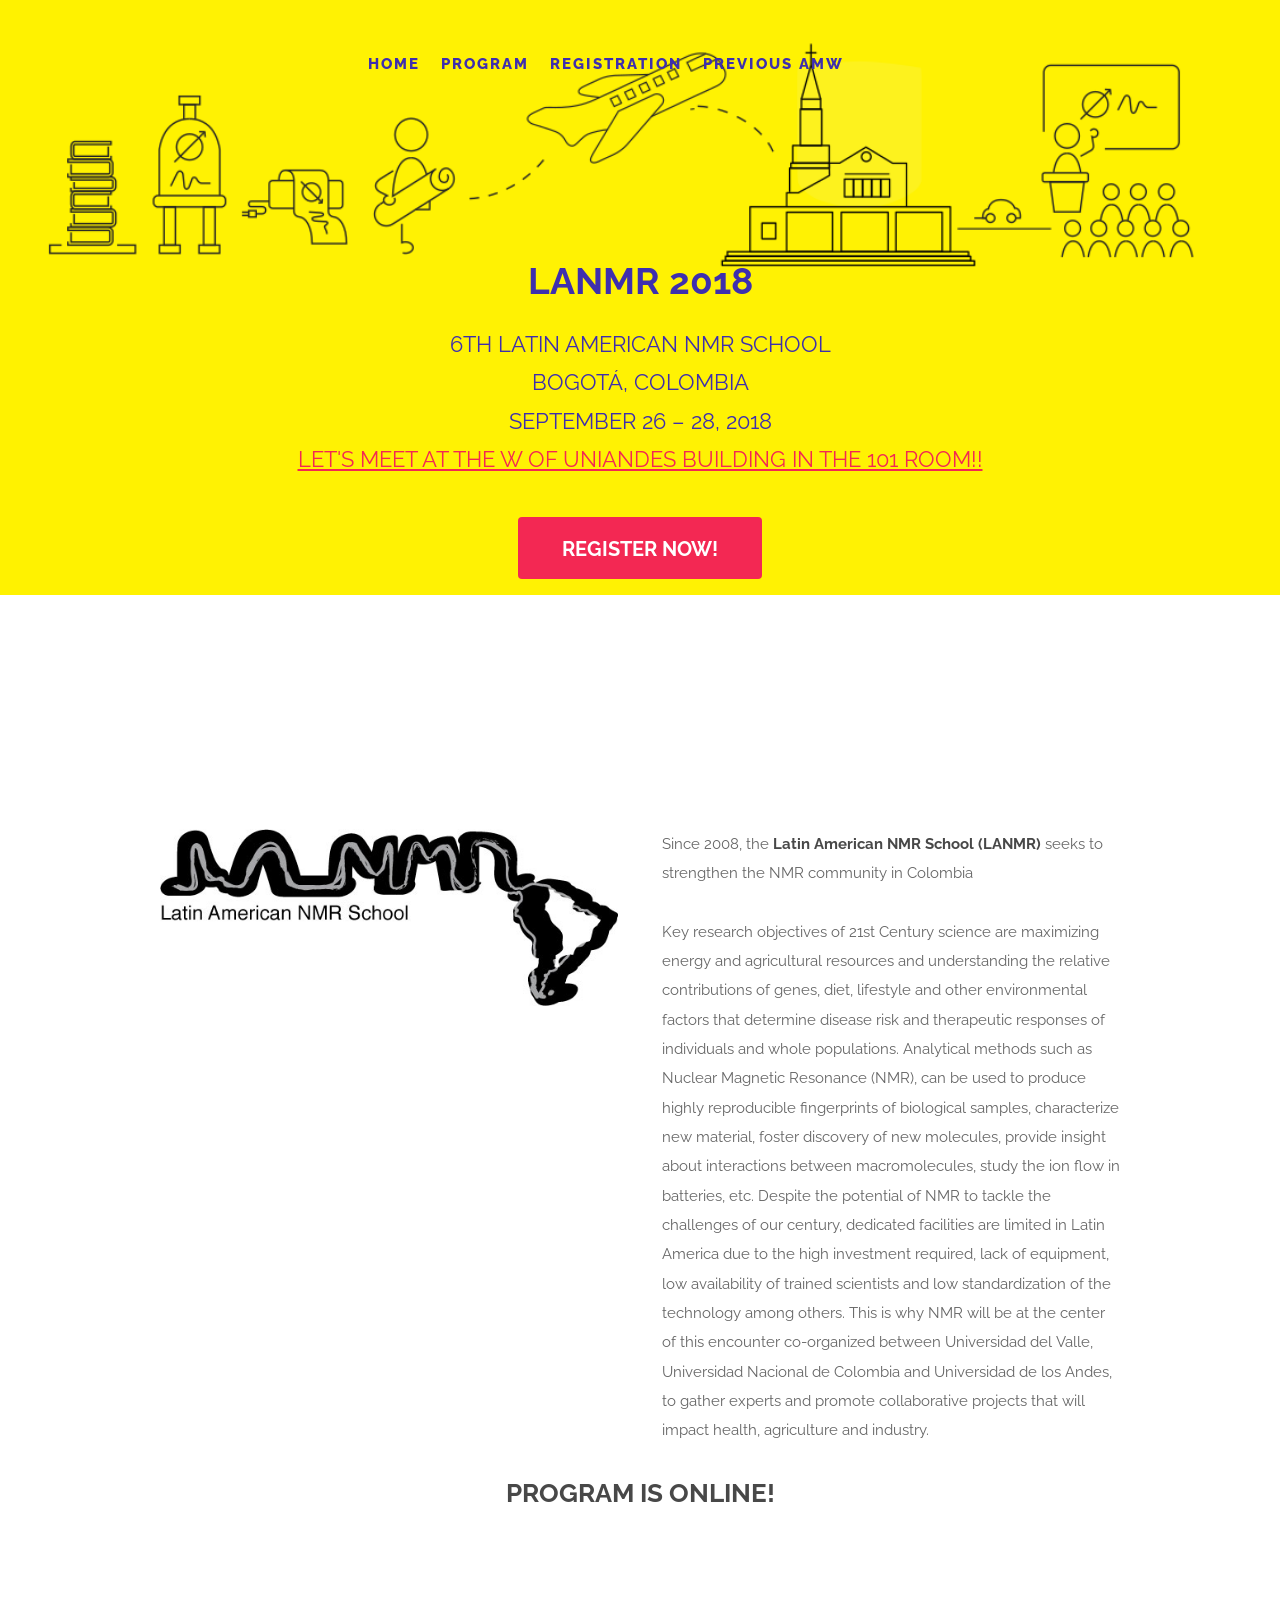
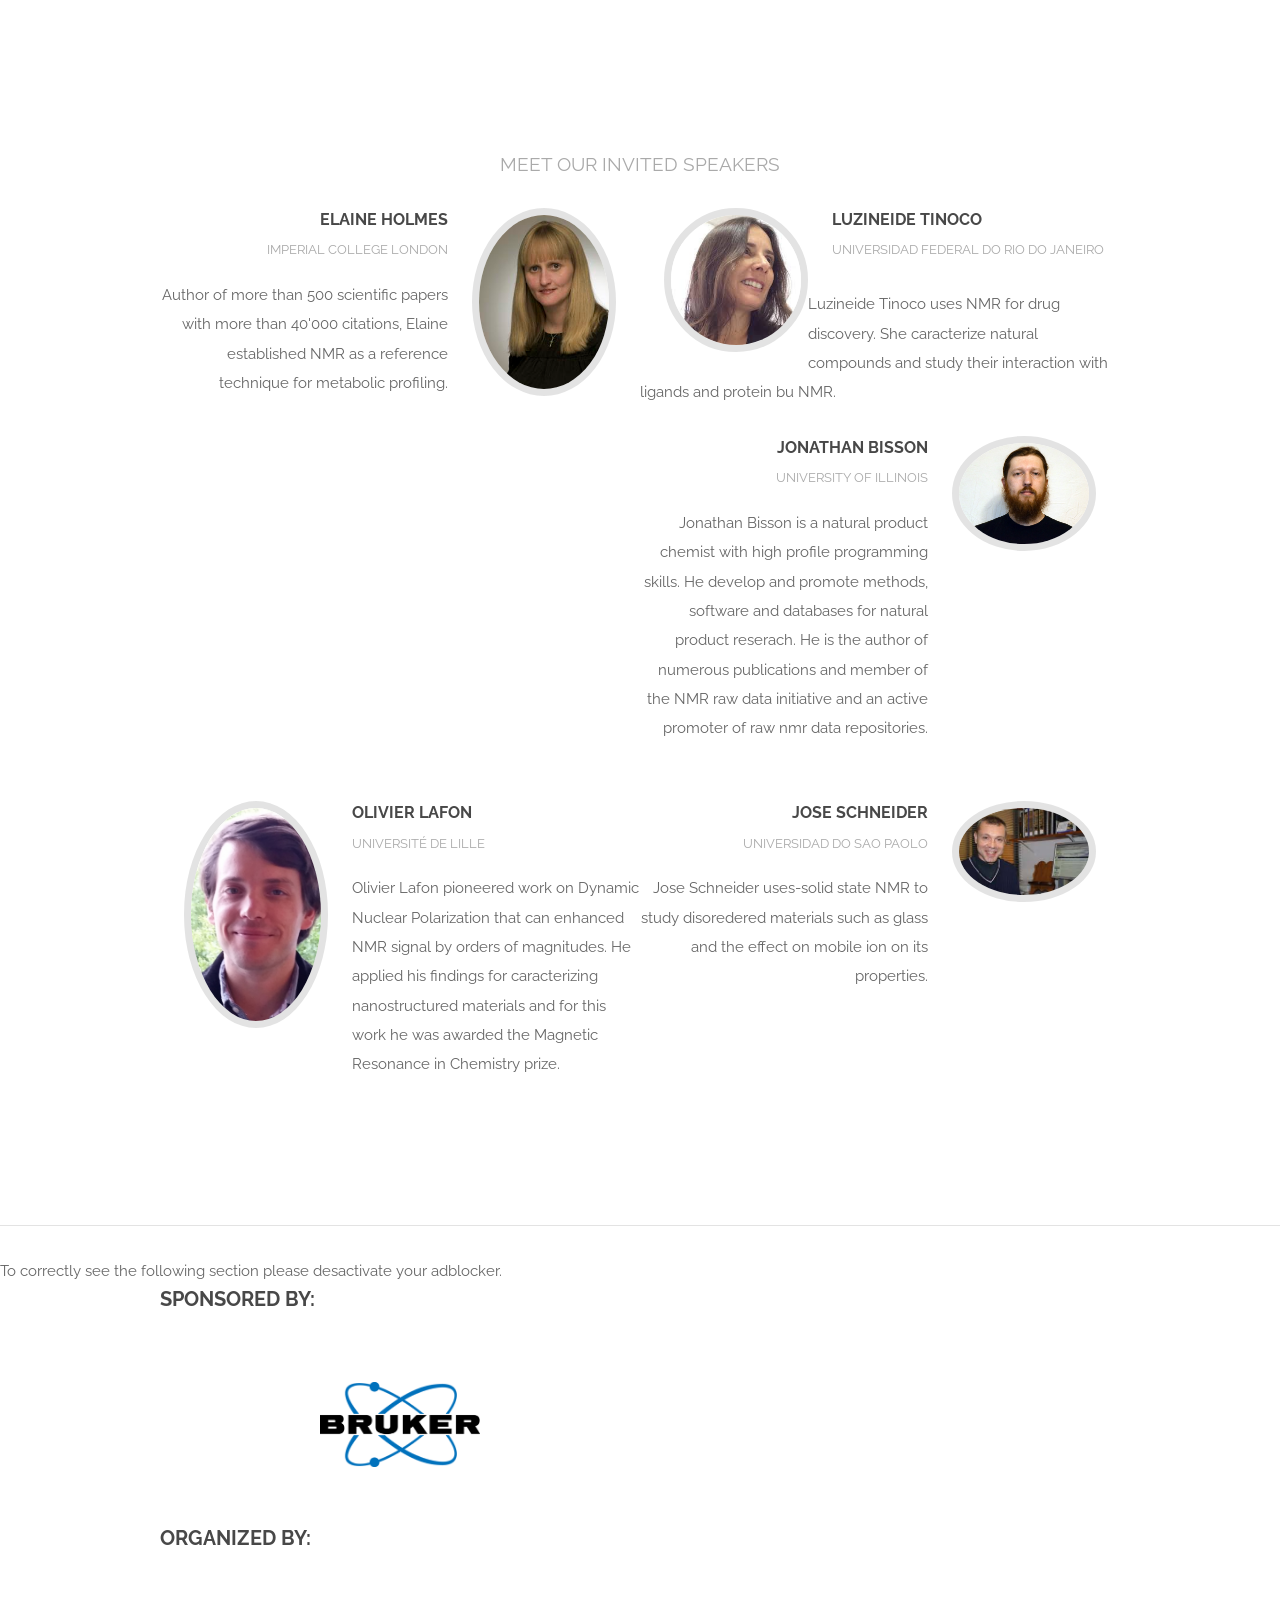
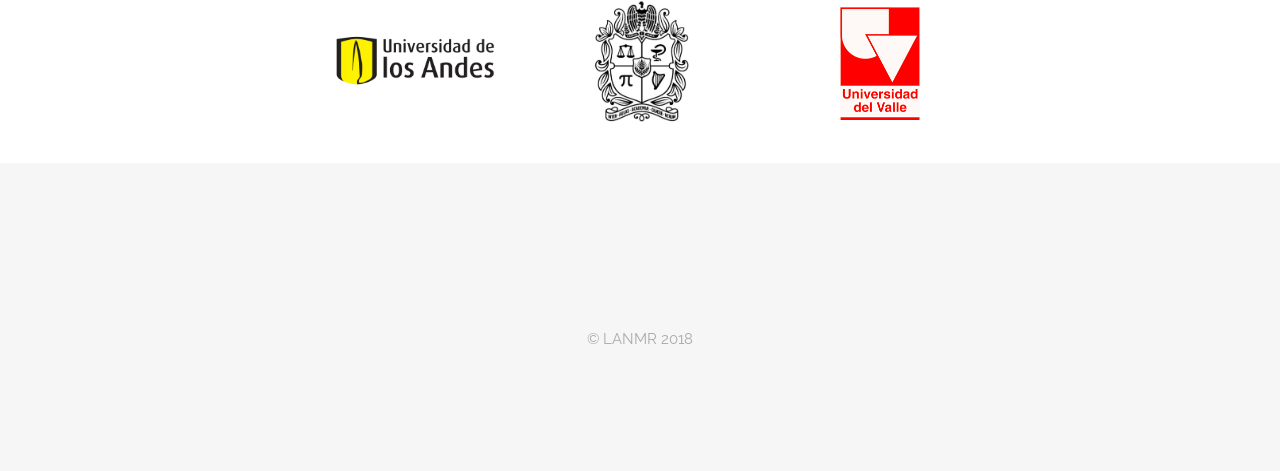
==== commit 429a382e: "add certificates" ====
--- a/index.html
+++ b/index.html
@@ -30,7 +30,7 @@
 						<!--		<li><a href="attending.html">Attending</a></li>-->
 						<li><a href="registration.html">Registration</a></li>
 					<!--	<li><a href="news.html">News!</a></li>-->
-					<!--	<li><a href="previous.html">Previous AMW</a></li>-->
+					<li><a href="previous.html">Previous AMW</a></li>
 					</ul>
 				</nav>
 			</header>
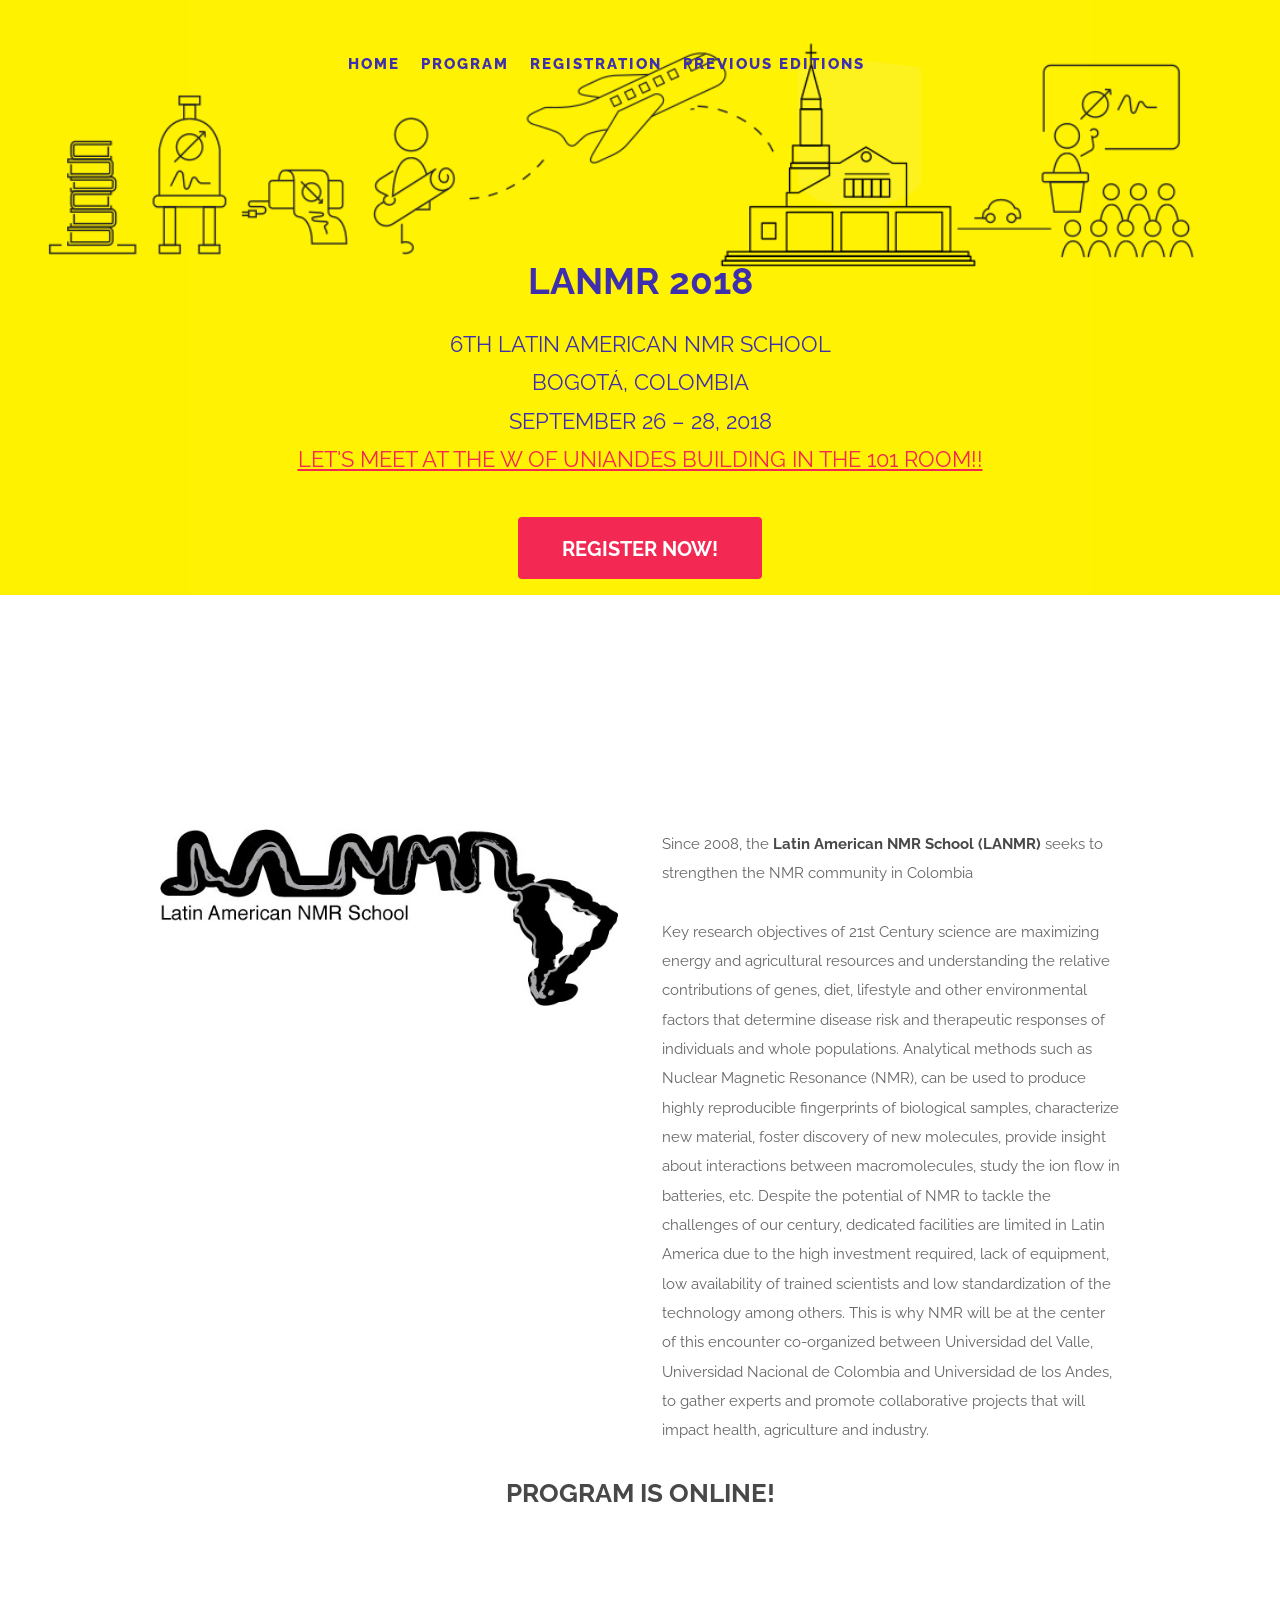
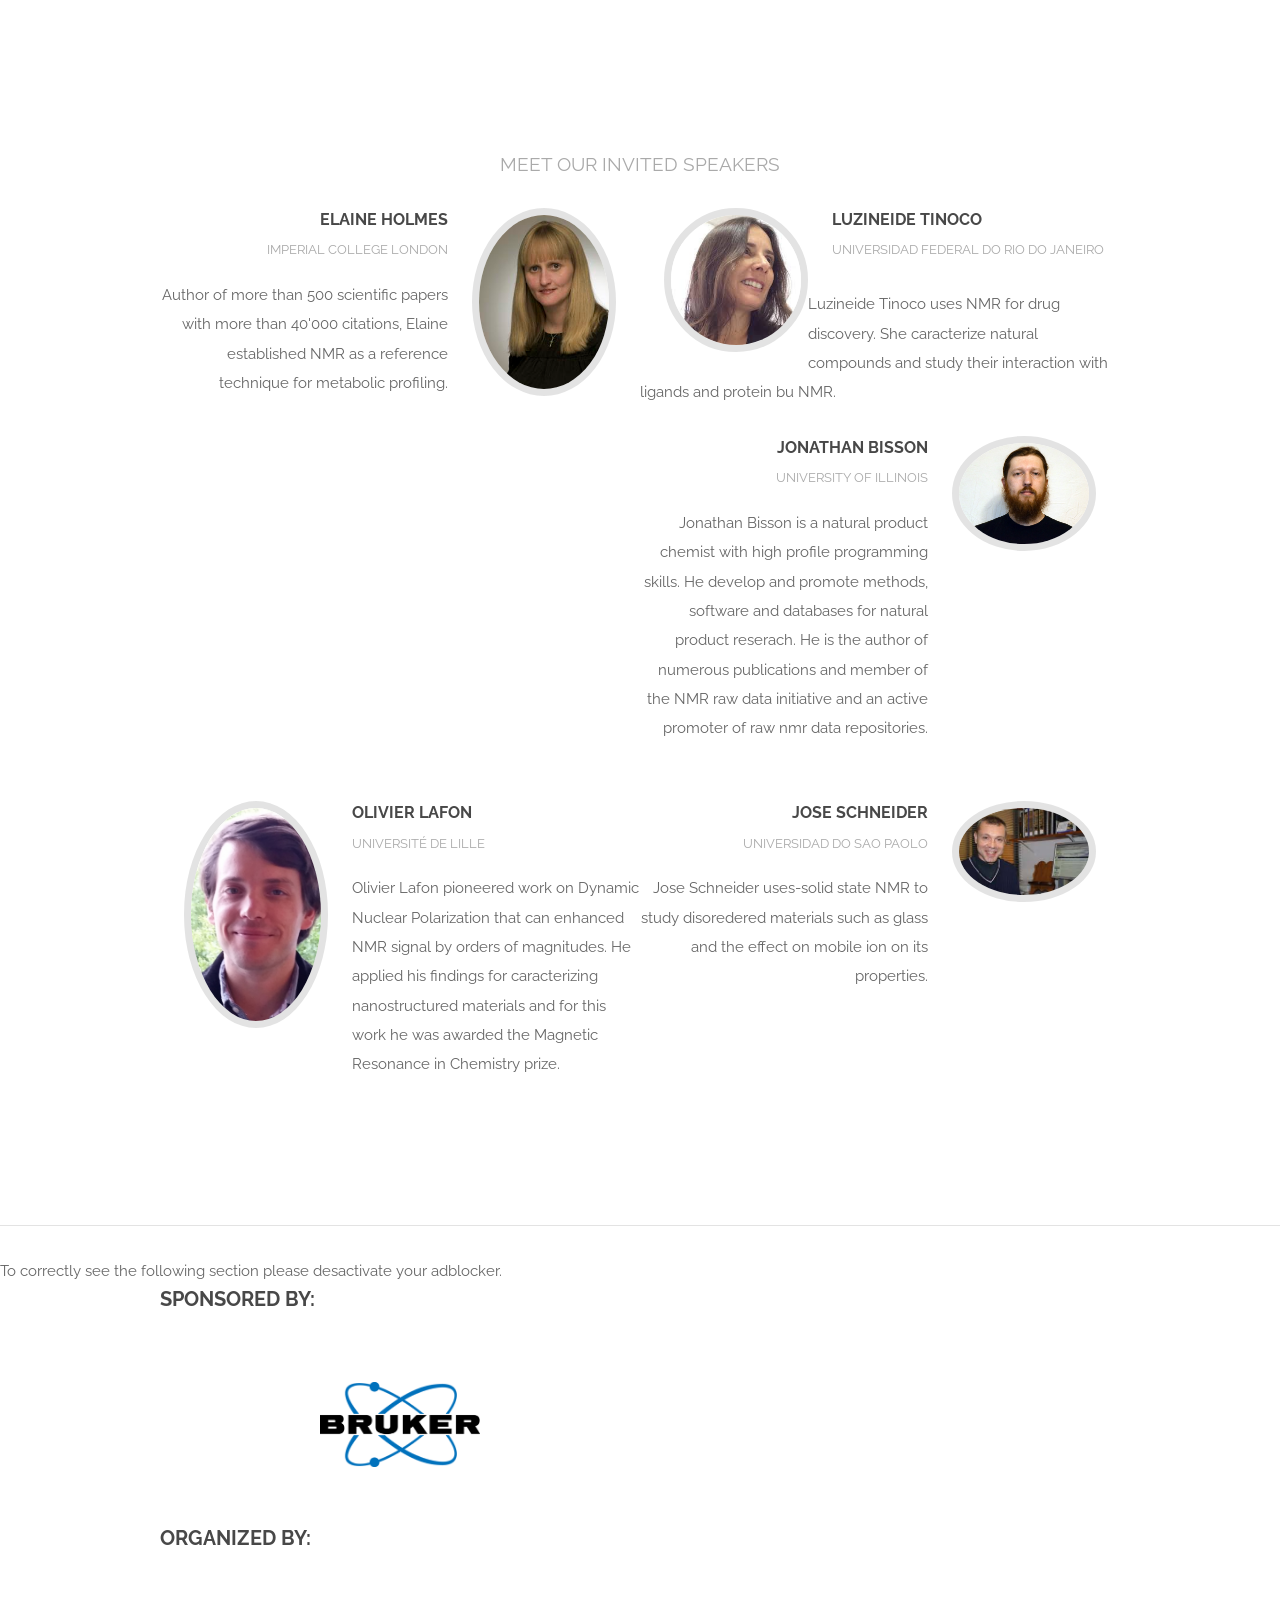
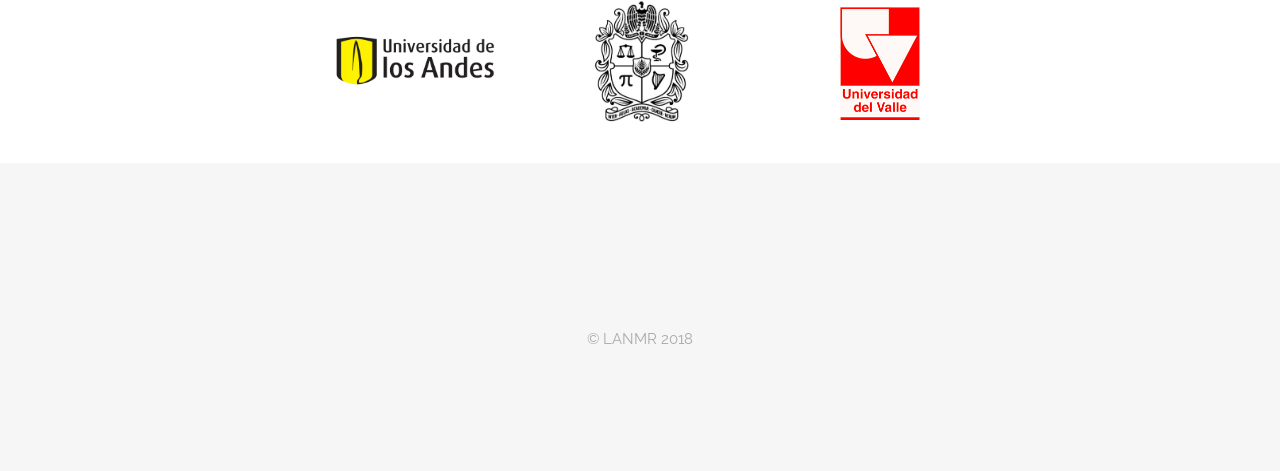
==== commit 7d5766f4: "update certificates" ====
--- a/index.html
+++ b/index.html
@@ -30,7 +30,7 @@
 						<!--		<li><a href="attending.html">Attending</a></li>-->
 						<li><a href="registration.html">Registration</a></li>
 					<!--	<li><a href="news.html">News!</a></li>-->
-					<li><a href="previous.html">Previous AMW</a></li>
+					<li><a href="previous.html">Previous editions</a></li>
 					</ul>
 				</nav>
 			</header>
